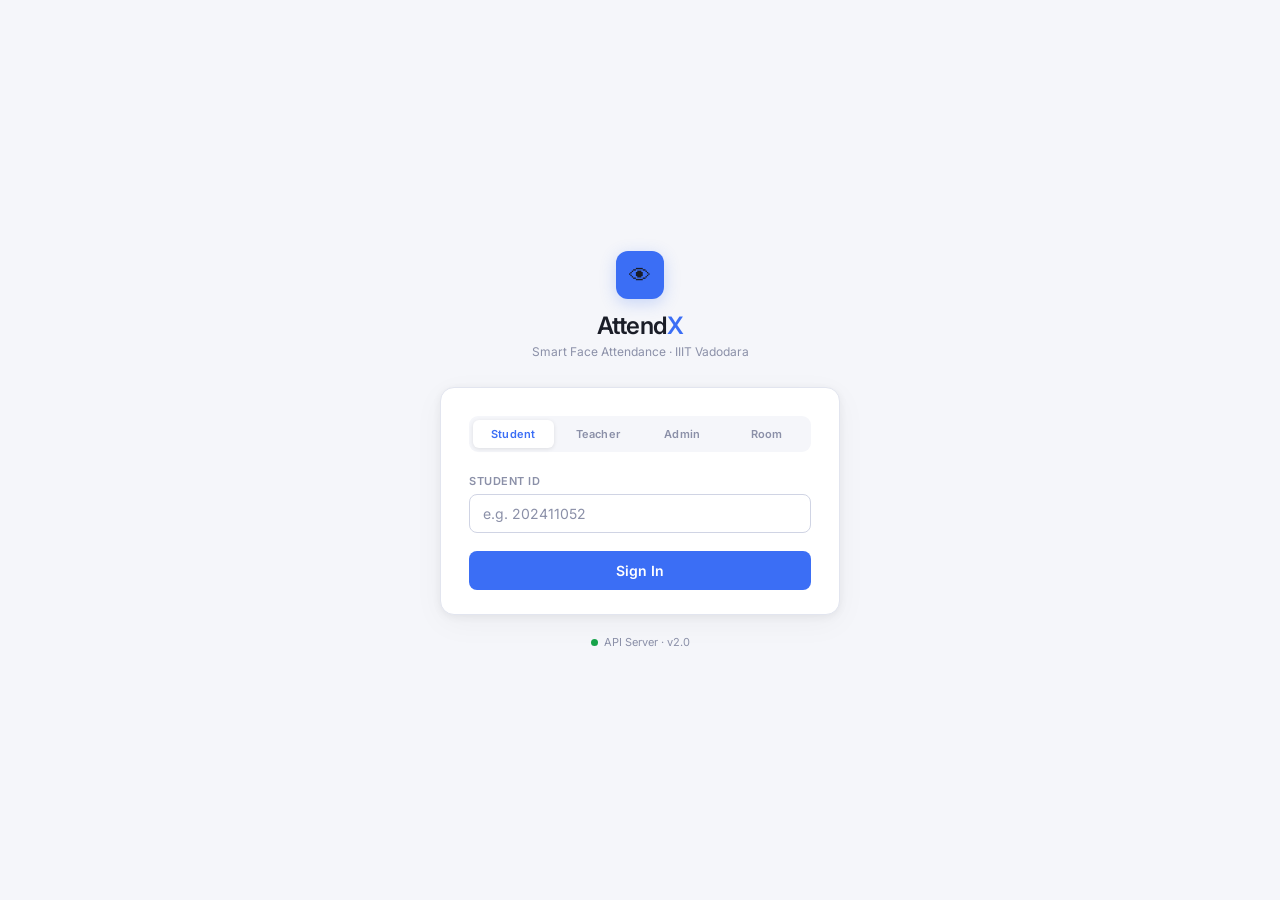
==== ui/admin.html @ 8a5545ac "Refactored the whole codebase" ====
<!DOCTYPE html>
<html lang="en">
<head>
<meta charset="UTF-8">
<meta name="viewport" content="width=device-width, initial-scale=1.0">
<title>AttendX — Admin Console</title>
<link rel="preconnect" href="https://fonts.googleapis.com">
<link href="https://fonts.googleapis.com/css2?family=Inter:wght@300;400;500;600&family=JetBrains+Mono:wght@400;500&display=swap" rel="stylesheet">
<link rel="stylesheet" href="css/dashboard.css">
<style>
  .upload-zone {
    border: 2px dashed var(--border2);
    border-radius: 10px;
    padding: 20px 16px;
    text-align: center;
    cursor: pointer;
    transition: all 0.15s;
    background: var(--surface2);
  }
  .upload-zone:hover, .upload-zone.drag { border-color: var(--blue); background: var(--blue-dim); }
  .upload-zone .uz-icon { font-size: 22px; margin-bottom: 6px; }
  .upload-zone .uz-label { font-size: 13px; font-weight: 600; color: var(--text2); }
  .upload-zone .uz-sub   { font-size: 11px; color: var(--muted); margin-top: 3px; }

  .upload-result {
    margin-top: 8px;
    padding: 8px 12px;
    border-radius: 7px;
    font-size: 12px;
    font-family: var(--mono);
    display: none;
  }
  .upload-result.ok  { background: #f0fdf4; color: var(--green); border: 1px solid #bbf7d0; }
  .upload-result.err { background: #fef2f2; color: var(--red);   border: 1px solid #fecaca; }

  .grid-wrap { overflow-x: auto; }

  /* Editable table cells */
  .editable-cell {
    padding: 0 !important;
  }
  .editable-cell input {
    width: 100%;
    border: none;
    background: transparent;
    padding: 10px 14px;
    font-family: var(--sans);
    font-size: 13px;
    color: var(--text);
    outline: none;
  }
  .editable-cell input:focus {
    background: var(--blue-dim);
    box-shadow: inset 0 0 0 2px var(--blue);
  }

  .row-actions { display: flex; gap: 6px; }
  .row-save-btn { display: none; }
  tr.dirty .row-save-btn { display: inline-flex; }

  .tab-pills {
    display: flex;
    gap: 4px;
    border-bottom: 1px solid var(--border);
    margin-bottom: 18px;
    padding-bottom: 0;
  }
  .tab-pill {
    padding: 8px 16px;
    font-size: 13px;
    font-weight: 500;
    border: none;
    background: transparent;
    color: var(--muted);
    cursor: pointer;
    border-bottom: 2px solid transparent;
    margin-bottom: -1px;
    transition: all 0.15s;
    border-radius: 6px 6px 0 0;
  }
  .tab-pill.active { color: var(--blue); border-bottom-color: var(--blue); background: var(--blue-dim); }
  .tab-pill:hover:not(.active) { color: var(--text2); background: var(--surface2); }

  .modal-overlay {
    display: none;
    position: fixed;
    inset: 0;
    background: rgba(0,0,0,0.3);
    z-index: 200;
    align-items: center;
    justify-content: center;
  }
  .modal-overlay.show { display: flex; }
  .modal-box {
    background: var(--surface);
    border: 1px solid var(--border);
    border-radius: 14px;
    padding: 28px;
    width: 100%;
    max-width: 440px;
    box-shadow: 0 8px 32px rgba(0,0,0,0.12);
    animation: modalIn 0.2s ease;
  }
  @keyframes modalIn { from{opacity:0;transform:scale(.97)} to{opacity:1;transform:scale(1)} }
  .modal-title { font-size: 15px; font-weight: 600; margin-bottom: 20px; color: var(--text); }
</style>
</head>
<body>
<aside class="sidebar" id="sidebar"></aside>

<main class="main">
  <div class="topbar">
    <span class="topbar-title" id="page-title">Dashboard</span>
    <div class="topbar-right">
      <span class="live-dot">Live</span>
      <span id="clock" style="font-family:var(--mono);font-size:12px;color:var(--muted)"></span>
    </div>
  </div>

  <div class="page-content">

    <!-- DASHBOARD -->
    <div id="section-dashboard">
      <div class="stats-grid" id="admin-stats">
        <div class="stat-card blue"> <div class="stat-label">Total Students</div>     <div class="stat-value skeleton" style="width:50px;height:32px"></div></div>
        <div class="stat-card green"><div class="stat-label">Active Lectures</div>    <div class="stat-value skeleton" style="width:40px;height:32px"></div></div>
        <div class="stat-card amber"><div class="stat-label">Today's Attendance</div><div class="stat-value skeleton" style="width:50px;height:32px"></div></div>
        <div class="stat-card red">  <div class="stat-label">At-Risk Students</div>  <div class="stat-value skeleton" style="width:40px;height:32px"></div></div>
      </div>

      <div class="two-col">
        <div class="panel">
          <div class="panel-header"><span class="panel-title">Low Attendance Alerts</span></div>
          <div style="overflow-x:auto">
            <table class="data-table">
              <thead><tr><th>Student</th><th>Dept / Sem</th><th>Attendance</th></tr></thead>
              <tbody id="alerts-body">
                <tr><td colspan="3"><div class="empty-state"><p>Loading…</p></div></td></tr>
              </tbody>
            </table>
          </div>
        </div>
        <div class="panel">
          <div class="panel-header"><span class="panel-title">Department Overview</span></div>
          <div class="panel-body" id="dept-overview">
            <div class="empty-state"><p>Loading…</p></div>
          </div>
        </div>
      </div>
    </div>

    <!-- DATA MANAGEMENT -->
    <div id="section-data" style="display:none">
      <div class="tab-pills">
        <button class="tab-pill active" onclick="switchTab('students',this)">Students</button>
        <button class="tab-pill" onclick="switchTab('teachers',this)">Teachers</button>
        <button class="tab-pill" onclick="switchTab('courses',this)">Courses</button>
        <button class="tab-pill" onclick="switchTab('classrooms',this)">Classrooms</button>
      </div>

      <!-- STUDENTS tab -->
      <div id="tab-students">
        <div class="two-col" style="margin-bottom:18px">
          <div class="panel" style="margin:0">
            <div class="panel-header"><span class="panel-title">Upload CSV</span></div>
            <div class="panel-body">
              <div class="upload-zone" id="uz-students" onclick="triggerUpload('students')">
                <div class="uz-icon">📄</div>
                <div class="uz-label">Drop students.csv here or click to browse</div>
                <div class="uz-sub">student_id · name · email · department · semester</div>
              </div>
              <input type="file" id="file-students" accept=".csv" style="display:none" onchange="doUpload('students')">
              <div class="upload-result" id="res-students"></div>
            </div>
          </div>
          <div class="panel" style="margin:0">
            <div class="panel-header"><span class="panel-title">Add Student</span></div>
            <div class="panel-body">
              <div style="display:grid;grid-template-columns:1fr 1fr;gap:10px">
                <div class="form-group" style="margin:0"><label>Student ID</label><input id="ns-id" placeholder="202411099"></div>
                <div class="form-group" style="margin:0"><label>Department</label><input id="ns-dept" value="CSE"></div>
                <div class="form-group" style="margin:0;grid-column:1/-1"><label>Full Name</label><input id="ns-name" placeholder="Full name"></div>
                <div class="form-group" style="margin:0"><label>Email</label><input id="ns-email" placeholder="roll@university.edu"></div>
                <div class="form-group" style="margin:0"><label>Semester</label><input id="ns-sem" type="number" value="4" min="1" max="12"></div>
              </div>
              <button class="btn btn-primary" style="margin-top:12px;width:100%" onclick="addStudent()">Add Student</button>
            </div>
          </div>
        </div>
        <div class="panel">
          <div class="panel-header">
            <span class="panel-title">All Students</span>
            <div style="display:flex;gap:8px">
              <select id="filter-dept" class="btn btn-ghost" style="font-size:12px;padding:6px 12px" onchange="loadStudents()">
                <option value="">All Departments</option>
              </select>
              <button class="btn btn-ghost" onclick="loadStudents()">↻ Refresh</button>
            </div>
          </div>
          <div class="grid-wrap">
            <table class="data-table" id="students-table">
              <thead><tr><th>Student ID</th><th>Name</th><th>Department</th><th>Semester</th><th>Email</th><th>Face</th><th>Actions</th></tr></thead>
              <tbody id="students-body">
                <tr><td colspan="7"><div class="empty-state"><p>Loading…</p></div></td></tr>
              </tbody>
            </table>
          </div>
        </div>
      </div>

      <!-- TEACHERS tab -->
      <div id="tab-teachers" style="display:none">
        <div class="two-col" style="margin-bottom:18px">
          <div class="panel" style="margin:0">
            <div class="panel-header"><span class="panel-title">Upload CSV</span></div>
            <div class="panel-body">
              <div class="upload-zone" onclick="triggerUpload('teachers')">
                <div class="uz-icon">📄</div>
                <div class="uz-label">Drop teachers.csv here or click to browse</div>
                <div class="uz-sub">teacher_id · name · email · department</div>
              </div>
              <input type="file" id="file-teachers" accept=".csv" style="display:none" onchange="doUpload('teachers')">
              <div class="upload-result" id="res-teachers"></div>
            </div>
          </div>
          <div class="panel" style="margin:0">
            <div class="panel-header"><span class="panel-title">Upload course_teachers.csv</span></div>
            <div class="panel-body">
              <div class="upload-zone" onclick="triggerUpload('course-teachers')">
                <div class="uz-icon">🔗</div>
                <div class="uz-label">Drop course_teachers.csv here</div>
                <div class="uz-sub">course_id · teacher_id</div>
              </div>
              <input type="file" id="file-course-teachers" accept=".csv" style="display:none" onchange="doUpload('course-teachers')">
              <div class="upload-result" id="res-course-teachers"></div>
            </div>
          </div>
        </div>
        <div class="panel">
          <div class="panel-header">
            <span class="panel-title">All Teachers</span>
            <button class="btn btn-ghost" onclick="loadTeachers()">↻ Refresh</button>
          </div>
          <div class="grid-wrap">
            <table class="data-table">
              <thead><tr><th>Teacher ID</th><th>Name</th><th>Department</th><th>Email</th></tr></thead>
              <tbody id="teachers-body">
                <tr><td colspan="4"><div class="empty-state"><p>Loading…</p></div></td></tr>
              </tbody>
            </table>
          </div>
        </div>
      </div>

      <!-- COURSES tab -->
      <div id="tab-courses" style="display:none">
        <div class="panel" style="margin-bottom:18px">
          <div class="panel-header"><span class="panel-title">Upload courses.csv / schedule.csv</span></div>
          <div class="panel-body" style="display:flex;gap:14px;flex-wrap:wrap">
            <div style="flex:1;min-width:220px">
              <div class="upload-zone" onclick="triggerUpload('courses')">
                <div class="uz-icon">📚</div>
                <div class="uz-label">courses.csv</div>
                <div class="uz-sub">course_id · course_name · department · semester · credits</div>
              </div>
              <input type="file" id="file-courses" accept=".csv" style="display:none" onchange="doUpload('courses')">
              <div class="upload-result" id="res-courses"></div>
            </div>
            <div style="flex:1;min-width:220px">
              <div class="upload-zone" onclick="triggerUpload('schedule')">
                <div class="uz-icon">📅</div>
                <div class="uz-label">schedule.csv</div>
                <div class="uz-sub">course_id · classroom_id · day_of_week · start_time · end_time</div>
              </div>
              <input type="file" id="file-schedule" accept=".csv" style="display:none" onchange="doUpload('schedule')">
              <div class="upload-result" id="res-schedule"></div>
            </div>
          </div>
        </div>
        <div class="panel">
          <div class="panel-header">
            <span class="panel-title">All Courses</span>
            <button class="btn btn-ghost" onclick="loadCourses()">↻ Refresh</button>
          </div>
          <div class="grid-wrap">
            <table class="data-table">
              <thead><tr><th>Course ID</th><th>Name</th><th>Dept</th><th>Semester</th><th>Credits</th></tr></thead>
              <tbody id="courses-body">
                <tr><td colspan="5"><div class="empty-state"><p>Loading…</p></div></td></tr>
              </tbody>
            </table>
          </div>
        </div>
      </div>

      <!-- CLASSROOMS tab -->
      <div id="tab-classrooms" style="display:none">
        <div class="panel" style="margin-bottom:18px">
          <div class="panel-header"><span class="panel-title">Add Classroom</span></div>
          <div class="panel-body">
            <div style="display:grid;grid-template-columns:repeat(auto-fit,minmax(160px,1fr));gap:12px">
              <div class="form-group" style="margin:0"><label>Classroom ID</label><input id="nc-id" placeholder="e.g. CR-301"></div>
              <div class="form-group" style="margin:0"><label>Room Number</label><input id="nc-room" placeholder="301"></div>
              <div class="form-group" style="margin:0"><label>Building</label><input id="nc-bldg" placeholder="Main Block"></div>
              <div class="form-group" style="margin:0"><label>Capacity</label><input id="nc-cap" type="number" placeholder="60"></div>
              <div class="form-group" style="margin:0"><label>Access PIN</label><input id="nc-pin" placeholder="1234" maxlength="8"></div>
            </div>
            <button class="btn btn-primary" style="margin-top:14px" onclick="addClassroom()">Add Classroom</button>
          </div>
        </div>
        <div class="panel">
          <div class="panel-header">
            <span class="panel-title">All Classrooms</span>
            <button class="btn btn-ghost" onclick="loadClassrooms()">↻ Refresh</button>
          </div>
          <div class="grid-wrap">
            <table class="data-table">
              <thead><tr><th>Classroom ID</th><th>Room</th><th>Building</th><th>Capacity</th><th>PIN</th></tr></thead>
              <tbody id="classrooms-body">
                <tr><td colspan="5"><div class="empty-state"><p>Loading…</p></div></td></tr>
              </tbody>
            </table>
          </div>
        </div>
      </div>
    </div>

    <!-- AUDIT LOG -->
    <div id="section-audit" style="display:none">
      <div class="panel">
        <div class="panel-header">
          <span class="panel-title">Audit Log</span>
          <button class="btn btn-ghost" onclick="loadAudit()">↻ Refresh</button>
        </div>
        <div style="overflow-x:auto">
          <table class="data-table">
            <thead><tr><th>Time</th><th>Event</th><th>Actor</th><th>Target</th><th>Detail</th></tr></thead>
            <tbody id="audit-body">
              <tr><td colspan="5"><div class="empty-state"><p>Loading…</p></div></td></tr>
            </tbody>
          </table>
        </div>
      </div>
    </div>

  </div>
</main>

<script src="js/api.js"></script>
<script>
if (!requireAuth('admin')) throw new Error('redirect');
const user = getUser();

initSidebar('admin', user.name, user.id, [
  { icon: '◉',  label: 'Dashboard',      active: true,  onclick: "showSection('dashboard',event)" },
  { icon: '🗃', label: 'Data Management',active: false, onclick: "showSection('data',event)" },
  { icon: '📋', label: 'Audit Log',      active: false, onclick: "showSection('audit',event)" },
]);

startClock('clock');

const SECTIONS = ['dashboard','data','audit'];

function showSection(name, e) {
  SECTIONS.forEach(s =>
    document.getElementById('section-'+s).style.display = s===name ? '' : 'none'
  );
  document.getElementById('page-title').textContent =
    name === 'data' ? 'Data Management' : name.charAt(0).toUpperCase()+name.slice(1);
  document.querySelectorAll('.nav-item').forEach(n => n.classList.remove('active'));
  if (e && e.target) e.target.closest('.nav-item').classList.add('active');

  if (name === 'dashboard')  loadDashboard();
  if (name === 'data')       { switchTab('students', document.querySelector('.tab-pill.active') || document.querySelector('.tab-pill')); loadStudents(); }
  if (name === 'audit')      loadAudit();
}

// ── TAB SWITCHER ─────────────────────────────────────────────────
const TABS = ['students','teachers','courses','classrooms'];

function switchTab(name, el) {
  TABS.forEach(t => document.getElementById('tab-'+t).style.display = t===name ? '' : 'none');
  document.querySelectorAll('.tab-pill').forEach(p => p.classList.remove('active'));
  if (el) el.classList.add('active');

  if (name === 'students')   loadStudents();
  if (name === 'teachers')   loadTeachers();
  if (name === 'courses')    loadCourses();
  if (name === 'classrooms') loadClassrooms();
}

// ── DASHBOARD ────────────────────────────────────────────────────
async function loadDashboard() {
  try {
    const d = await api.get('/analytics/admin/dashboard');
    const atRisk = d.low_attendance_students?.length || 0;
    document.getElementById('admin-stats').innerHTML = `
      <div class="stat-card blue"> <div class="stat-label">Total Students</div>      <div class="stat-value">${d.totals?.total_students||0}</div></div>
      <div class="stat-card green"><div class="stat-label">Active Lectures</div>     <div class="stat-value">${d.totals?.active_lectures||0}</div></div>
      <div class="stat-card amber"><div class="stat-label">Today's Attendance</div> <div class="stat-value">${d.totals?.today_attendance||0}</div></div>
      <div class="stat-card ${atRisk>0?'red':'green'}"><div class="stat-label">At-Risk Students</div><div class="stat-value">${atRisk}</div></div>
    `;

    document.getElementById('alerts-body').innerHTML = (d.low_attendance_students||[]).length
      ? d.low_attendance_students.slice(0,10).map(s => `<tr>
          <td><div style="font-weight:500">${s.name}</div>
              <div style="font-family:var(--mono);font-size:11px;color:var(--muted)">${s.student_id}</div></td>
          <td>${s.department} · Sem ${s.semester}</td>
          <td>${pctBadge(s.percentage||0)}</td>
        </tr>`).join('')
      : '<tr><td colspan="3"><div class="empty-state"><p>No at-risk students 🎉</p></div></td></tr>';

    const dept = d.by_department || [];
    document.getElementById('dept-overview').innerHTML = dept.length
      ? dept.map(dpt => `
          <div class="progress-row">
            <span class="progress-label" title="${dpt.department}">${dpt.department}</span>
            <div class="progress-track">
              <div class="progress-fill ${pctClass(dpt.avg_pct||0)}" style="width:${Math.min(dpt.avg_pct||0,100)}%"></div>
            </div>
            <span class="progress-pct ${pctClass(dpt.avg_pct||0)}">${(dpt.avg_pct||0).toFixed(1)}%</span>
          </div>`).join('')
      : '<div class="empty-state"><p>No data yet</p></div>';
  } catch(e) {
    toast('Dashboard load failed: ' + e.message, 'error');
  }
}

// ── STUDENTS ─────────────────────────────────────────────────────
async function loadStudents() {
  const dept = document.getElementById('filter-dept')?.value || '';
  try {
    const list = await api.get('/admin/students' + (dept ? '?department='+dept : ''));
    // populate dept filter
    const depts = [...new Set(list.map(s=>s.department))].sort();
    const sel = document.getElementById('filter-dept');
    if (sel) {
      const cur = sel.value;
      sel.innerHTML = '<option value="">All Departments</option>' +
        depts.map(d => `<option value="${d}" ${d===cur?'selected':''}>${d}</option>`).join('');
    }
    document.getElementById('students-body').innerHTML = list.length
      ? list.map(s => `<tr id="sr-${s.student_id}">
          <td style="font-family:var(--mono);font-size:12px;font-weight:500">${s.student_id}</td>
          <td class="editable-cell"><input value="${s.name||''}" onchange="markDirty('${s.student_id}',this)" data-field="name"></td>
          <td class="editable-cell"><input value="${s.department||''}" onchange="markDirty('${s.student_id}',this)" data-field="department"></td>
          <td class="editable-cell"><input type="number" value="${s.semester||''}" style="width:70px" onchange="markDirty('${s.student_id}',this)" data-field="semester"></td>
          <td class="editable-cell"><input value="${s.email||''}" onchange="markDirty('${s.student_id}',this)" data-field="email"></td>
          <td><span class="badge ${s.face_registered?'good':'neutral'}">${s.face_registered?'✓ Registered':'Not set'}</span></td>
          <td>
            <div class="row-actions">
              <button class="btn btn-primary row-save-btn" style="padding:4px 10px;font-size:11px" onclick="saveStudent('${s.student_id}')">Save</button>
              <button class="btn btn-ghost" style="padding:4px 10px;font-size:11px" onclick="deleteStudent('${s.student_id}','${s.name}')">Delete</button>
            </div>
          </td>
        </tr>`).join('')
      : '<tr><td colspan="7"><div class="empty-state"><p>No students found</p></div></td></tr>';
  } catch(e) { toast('Failed to load students: '+e.message, 'error'); }
}

function markDirty(id, input) {
  document.getElementById('sr-'+id)?.classList.add('dirty');
}

async function saveStudent(id) {
  const row = document.getElementById('sr-'+id);
  if (!row) return;
  const inputs = row.querySelectorAll('input[data-field]');
  const data = {};
  inputs.forEach(inp => { data[inp.dataset.field] = inp.value; });
  try {
    await api.put('/admin/students/'+id, {
      student_id: id,
      name: data.name, email: data.email||null,
      department: data.department, semester: parseInt(data.semester),
    });
    row.classList.remove('dirty');
    toast('Saved: ' + data.name, 'success');
  } catch(e) { toast('Save failed: '+e.message, 'error'); }
}

async function deleteStudent(id, name) {
  if (!confirm('Delete student ' + name + ' (' + id + ')? This cannot be undone.')) return;
  try {
    await api.delete('/admin/students/'+id);
    toast('Deleted: '+name, 'warn');
    loadStudents();
  } catch(e) { toast('Delete failed: '+e.message, 'error'); }
}

async function addStudent() {
  const body = {
    student_id: document.getElementById('ns-id').value.trim(),
    name:       document.getElementById('ns-name').value.trim(),
    email:      document.getElementById('ns-email').value.trim() || null,
    department: document.getElementById('ns-dept').value.trim(),
    semester:   parseInt(document.getElementById('ns-sem').value),
  };
  if (!body.student_id || !body.name || !body.department) {
    toast('Student ID, name, and department are required', 'warn'); return;
  }
  try {
    await api.post('/admin/students', body);
    toast('Student added: '+body.name, 'success');
    ['ns-id','ns-name','ns-email'].forEach(id => document.getElementById(id).value = '');
    loadStudents();
  } catch(e) { toast('Failed: '+e.message, 'error'); }
}

// ── TEACHERS ─────────────────────────────────────────────────────
async function loadTeachers() {
  try {
    const list = await api.get('/admin/teachers');
    document.getElementById('teachers-body').innerHTML = list.length
      ? list.map(t => `<tr>
          <td style="font-family:var(--mono);font-size:12px">${t.teacher_id}</td>
          <td style="font-weight:500">${t.name}</td>
          <td>${t.department}</td>
          <td style="font-size:12px;color:var(--muted)">${t.email||'–'}</td>
        </tr>`).join('')
      : '<tr><td colspan="4"><div class="empty-state"><p>No teachers found</p></div></td></tr>';
  } catch(e) { toast('Failed to load teachers', 'error'); }
}

// ── COURSES ─────────────────────────────────────────────────────
async function loadCourses() {
  try {
    const list = await api.get('/admin/courses');
    document.getElementById('courses-body').innerHTML = list.length
      ? list.map(c => `<tr>
          <td style="font-family:var(--mono);font-size:12px;font-weight:500">${c.course_id}</td>
          <td>${c.course_name}</td>
          <td>${c.department}</td>
          <td style="font-family:var(--mono)">${c.semester}</td>
          <td style="font-family:var(--mono)">${c.credits}</td>
        </tr>`).join('')
      : '<tr><td colspan="5"><div class="empty-state"><p>No courses found</p></div></td></tr>';
  } catch(e) { toast('Failed to load courses', 'error'); }
}

// ── CLASSROOMS ────────────────────────────────────────────────────
async function loadClassrooms() {
  try {
    const list = await api.get('/admin/classrooms');
    document.getElementById('classrooms-body').innerHTML = list.length
      ? list.map(c => `<tr>
          <td style="font-family:var(--mono);font-size:12px;font-weight:500">${c.classroom_id}</td>
          <td>${c.room_number}</td>
          <td>${c.building||'–'}</td>
          <td style="font-family:var(--mono)">${c.capacity||'–'}</td>
          <td style="font-family:var(--mono)">${c.access_pin||'••••'}</td>
        </tr>`).join('')
      : '<tr><td colspan="5"><div class="empty-state"><p>No classrooms found</p></div></td></tr>';
  } catch(e) { toast('Failed to load classrooms', 'error'); }
}

async function addClassroom() {
  const body = {
    classroom_id: document.getElementById('nc-id').value.trim(),
    room_number:  document.getElementById('nc-room').value.trim(),
    building:     document.getElementById('nc-bldg').value.trim() || null,
    capacity:     parseInt(document.getElementById('nc-cap').value) || null,
    access_pin:   document.getElementById('nc-pin').value.trim() || '1234',
  };
  if (!body.classroom_id || !body.room_number) {
    toast('Classroom ID and room number are required', 'warn'); return;
  }
  try {
    await api.post('/admin/classrooms', body);
    toast('Classroom added: '+body.classroom_id, 'success');
    loadClassrooms();
  } catch(e) { toast('Failed: '+e.message, 'error'); }
}

// ── CSV UPLOAD ────────────────────────────────────────────────────
function triggerUpload(type) {
  document.getElementById('file-'+type)?.click();
}

async function doUpload(type) {
  const fileEl = document.getElementById('file-'+type);
  const resEl  = document.getElementById('res-'+type);
  if (!fileEl?.files.length) return;

  const fd = new FormData();
  fd.append('file', fileEl.files[0]);
  resEl.style.display = '';
  resEl.className = 'upload-result';
  resEl.textContent = 'Uploading…';

  try {
    const result = await api.upload('/admin/upload/'+type, fd);
    resEl.className = 'upload-result ok';
    resEl.textContent = `✓ Inserted: ${result.inserted}   Skipped: ${result.skipped}`;
    toast('CSV imported: '+result.inserted+' rows', 'success');
    // Refresh relevant table
    if (type === 'students') loadStudents();
    if (type === 'teachers' || type === 'course-teachers') loadTeachers();
    if (type === 'courses' || type === 'schedule') loadCourses();
  } catch(e) {
    resEl.className = 'upload-result err';
    resEl.textContent = '✗ ' + e.message;
  }

  fileEl.value = '';
}

// ── AUDIT LOG ─────────────────────────────────────────────────────
async function loadAudit() {
  try {
    const rows = await api.get('/admin/audit-log?limit=100');
    document.getElementById('audit-body').innerHTML = rows.length
      ? rows.map(r => `<tr>
          <td style="font-family:var(--mono);font-size:11px;white-space:nowrap">${formatDate(r.created_at)} ${formatTime(r.created_at)}</td>
          <td><span class="badge ${r.event_type==='attendance_marked'?'good':r.event_type==='manual_override'?'info':'neutral'}">${r.event_type}</span></td>
          <td style="font-family:var(--mono);font-size:11px">${r.actor_id||'–'}</td>
          <td style="font-family:var(--mono);font-size:11px">${r.target_id||'–'}</td>
          <td style="font-size:11px;color:var(--muted);max-width:200px;overflow:hidden;text-overflow:ellipsis">
            ${r.detail ? JSON.stringify(r.detail) : '–'}
          </td>
        </tr>`).join('')
      : '<tr><td colspan="5"><div class="empty-state"><p>No events recorded yet</p></div></td></tr>';
  } catch(e) { toast('Failed to load audit log', 'error'); }
}

// ── DRAG & DROP on upload zones ───────────────────────────────────
document.querySelectorAll('.upload-zone').forEach(zone => {
  zone.addEventListener('dragover', e => { e.preventDefault(); zone.classList.add('drag'); });
  zone.addEventListener('dragleave', () => zone.classList.remove('drag'));
  zone.addEventListener('drop', e => {
    e.preventDefault();
    zone.classList.remove('drag');
    const fileInput = zone.nextElementSibling;
    if (fileInput && e.dataTransfer.files.length) {
      const dt = new DataTransfer();
      dt.items.add(e.dataTransfer.files[0]);
      fileInput.files = dt.files;
      fileInput.dispatchEvent(new Event('change'));
    }
  });
});

loadDashboard();
</script>
</body>
</html>
---- ui/css/dashboard.css ----
/* ─── AttendX Dashboard — Light Theme ─── */
@import url('https://fonts.googleapis.com/css2?family=Inter:wght@300;400;500;600&family=JetBrains+Mono:wght@400;500&display=swap');

:root {
  --bg:         #f5f6fa;
  --surface:    #ffffff;
  --surface2:   #f0f2f8;
  --border:     #e2e5ef;
  --border2:    #d0d4e4;
  --blue:       #3b6ef5;
  --blue-dim:   #3b6ef514;
  --blue-mid:   #3b6ef530;
  --green:      #16a34a;
  --green-dim:  #16a34a14;
  --amber:      #d97706;
  --amber-dim:  #d9770614;
  --red:        #dc2626;
  --red-dim:    #dc262614;
  --text:       #1a1d27;
  --text2:      #4b5068;
  --muted:      #8b90a8;
  --mono:       'JetBrains Mono', monospace;
  --sans:       'Inter', sans-serif;
  --radius:     10px;
  --sidebar-w:  240px;
  --shadow:     0 1px 4px rgba(0,0,0,0.08), 0 4px 16px rgba(0,0,0,0.04);
  --shadow-sm:  0 1px 3px rgba(0,0,0,0.06);
}

*, *::before, *::after { box-sizing: border-box; margin: 0; padding: 0; }

body {
  background: var(--bg);
  color: var(--text);
  font-family: var(--sans);
  min-height: 100vh;
  display: flex;
  overflow-x: hidden;
  font-size: 14px;
  line-height: 1.5;
}

/* ── SIDEBAR ── */
.sidebar {
  width: var(--sidebar-w);
  min-height: 100vh;
  background: var(--surface);
  border-right: 1px solid var(--border);
  display: flex;
  flex-direction: column;
  position: fixed;
  left: 0; top: 0; bottom: 0;
  z-index: 100;
}

.sidebar-brand {
  padding: 20px 18px 16px;
  border-bottom: 1px solid var(--border);
}

.sidebar-brand .logo {
  font-family: var(--sans);
  font-size: 18px;
  font-weight: 600;
  color: var(--blue);
  letter-spacing: -0.5px;
}

.sidebar-brand .logo span {
  color: var(--text);
  font-weight: 400;
}

.sidebar-brand .role-badge {
  display: inline-block;
  margin-top: 5px;
  font-size: 10px;
  font-weight: 500;
  letter-spacing: 0.5px;
  text-transform: uppercase;
  color: var(--muted);
  background: var(--bg);
  padding: 2px 8px;
  border-radius: 20px;
  border: 1px solid var(--border);
}

.sidebar-user {
  padding: 14px 18px;
  border-bottom: 1px solid var(--border);
  background: var(--surface2);
}

.sidebar-user .name {
  font-size: 13px;
  font-weight: 600;
  color: var(--text);
}

.sidebar-user .uid {
  font-size: 11px;
  color: var(--muted);
  font-family: var(--mono);
  margin-top: 2px;
}

.sidebar-nav {
  flex: 1;
  padding: 10px 10px;
  display: flex;
  flex-direction: column;
  gap: 2px;
}

.nav-item {
  display: flex;
  align-items: center;
  gap: 9px;
  padding: 9px 10px;
  border: none;
  background: transparent;
  color: var(--text2);
  font-family: var(--sans);
  font-size: 13px;
  font-weight: 500;
  border-radius: 8px;
  cursor: pointer;
  transition: all 0.15s;
  text-align: left;
  width: 100%;
}

.nav-item:hover {
  background: var(--blue-dim);
  color: var(--blue);
}

.nav-item.active {
  background: var(--blue-dim);
  color: var(--blue);
  font-weight: 600;
}

.nav-item .icon {
  width: 18px;
  font-size: 13px;
  text-align: center;
  flex-shrink: 0;
}

.sidebar-bottom {
  padding: 10px;
  border-top: 1px solid var(--border);
}

/* ── MAIN ── */
.main {
  margin-left: var(--sidebar-w);
  flex: 1;
  min-height: 100vh;
  display: flex;
  flex-direction: column;
}

.topbar {
  background: var(--surface);
  border-bottom: 1px solid var(--border);
  padding: 14px 28px;
  display: flex;
  align-items: center;
  justify-content: space-between;
  position: sticky;
  top: 0;
  z-index: 50;
}

.topbar-title {
  font-size: 15px;
  font-weight: 600;
  color: var(--text);
}

.topbar-right {
  display: flex;
  align-items: center;
  gap: 12px;
}

.live-dot {
  font-size: 11px;
  font-weight: 600;
  color: var(--green);
  background: var(--green-dim);
  padding: 3px 10px;
  border-radius: 20px;
  display: flex;
  align-items: center;
  gap: 5px;
}

.live-dot::before {
  content: '';
  display: inline-block;
  width: 6px; height: 6px;
  background: var(--green);
  border-radius: 50%;
  animation: blink 1.8s infinite;
}

@keyframes blink { 0%,100%{opacity:1} 50%{opacity:.3} }

.page-content {
  padding: 24px 28px;
  flex: 1;
}

/* ── PANELS ── */
.panel {
  background: var(--surface);
  border: 1px solid var(--border);
  border-radius: var(--radius);
  box-shadow: var(--shadow-sm);
  margin-bottom: 20px;
  overflow: hidden;
}

.panel-header {
  padding: 14px 18px;
  border-bottom: 1px solid var(--border);
  display: flex;
  align-items: center;
  justify-content: space-between;
  background: var(--surface);
}

.panel-title {
  font-size: 13px;
  font-weight: 600;
  color: var(--text);
}

.panel-body {
  padding: 16px 18px;
}

/* ── STATS GRID ── */
.stats-grid {
  display: grid;
  grid-template-columns: repeat(auto-fit, minmax(180px, 1fr));
  gap: 14px;
  margin-bottom: 20px;
}

.stat-card {
  background: var(--surface);
  border: 1px solid var(--border);
  border-radius: var(--radius);
  padding: 18px 20px;
  box-shadow: var(--shadow-sm);
  position: relative;
  overflow: hidden;
}

.stat-card::before {
  content: '';
  position: absolute;
  top: 0; left: 0; right: 0;
  height: 3px;
  border-radius: 3px 3px 0 0;
}

.stat-card.blue::before   { background: var(--blue); }
.stat-card.green::before  { background: var(--green); }
.stat-card.amber::before  { background: var(--amber); }
.stat-card.red::before    { background: var(--red); }
.stat-card.cyan::before   { background: var(--blue); }

.stat-label {
  font-size: 11px;
  font-weight: 600;
  text-transform: uppercase;
  letter-spacing: 0.5px;
  color: var(--muted);
  margin-bottom: 8px;
}

.stat-value {
  font-size: 32px;
  font-weight: 600;
  color: var(--text);
  line-height: 1;
  font-family: var(--sans);
}

.stat-sub {
  font-size: 11px;
  color: var(--muted);
  margin-top: 6px;
}

/* ── TWO COLUMN ── */
.two-col {
  display: grid;
  grid-template-columns: 1fr 1fr;
  gap: 16px;
  margin-bottom: 20px;
}

@media (max-width: 900px) {
  .two-col { grid-template-columns: 1fr; }
}

/* ── TABLES ── */
.data-table {
  width: 100%;
  border-collapse: collapse;
  font-size: 13px;
}

.data-table th {
  text-align: left;
  padding: 10px 14px;
  font-size: 11px;
  font-weight: 600;
  text-transform: uppercase;
  letter-spacing: 0.5px;
  color: var(--muted);
  background: var(--surface2);
  border-bottom: 1px solid var(--border);
}

.data-table td {
  padding: 11px 14px;
  border-bottom: 1px solid var(--border);
  color: var(--text2);
  vertical-align: middle;
}

.data-table tr:last-child td { border-bottom: none; }

.data-table tbody tr:hover { background: var(--surface2); }

/* ── BADGES ── */
.badge {
  display: inline-flex;
  align-items: center;
  gap: 4px;
  font-size: 11px;
  font-weight: 600;
  padding: 3px 8px;
  border-radius: 20px;
}

.badge.good    { background: var(--green-dim);  color: var(--green); }
.badge.warn    { background: var(--amber-dim);  color: var(--amber); }
.badge.danger  { background: var(--red-dim);    color: var(--red); }
.badge.info    { background: var(--blue-dim);   color: var(--blue); }
.badge.neutral { background: var(--surface2);   color: var(--muted); }

/* ── FORMS ── */
.form-group {
  margin-bottom: 14px;
}

.form-group label {
  display: block;
  font-size: 11px;
  font-weight: 600;
  text-transform: uppercase;
  letter-spacing: 0.5px;
  color: var(--muted);
  margin-bottom: 6px;
}

.form-group input,
.form-group select {
  width: 100%;
  background: var(--surface);
  border: 1px solid var(--border2);
  border-radius: 8px;
  padding: 9px 12px;
  color: var(--text);
  font-family: var(--sans);
  font-size: 13px;
  outline: none;
  transition: border-color 0.15s, box-shadow 0.15s;
}

.form-group input:focus,
.form-group select:focus {
  border-color: var(--blue);
  box-shadow: 0 0 0 3px var(--blue-dim);
}

.form-group input::placeholder { color: var(--muted); }

/* ── BUTTONS ── */
.btn {
  display: inline-flex;
  align-items: center;
  gap: 6px;
  padding: 9px 16px;
  border: none;
  border-radius: 8px;
  font-family: var(--sans);
  font-size: 13px;
  font-weight: 600;
  cursor: pointer;
  transition: all 0.15s;
  text-decoration: none;
}

.btn-primary {
  background: var(--blue);
  color: #fff;
}

.btn-primary:hover {
  background: #2d5de0;
  transform: translateY(-1px);
  box-shadow: 0 4px 12px rgba(59,110,245,0.3);
}

.btn-danger {
  background: var(--red);
  color: #fff;
}

.btn-danger:hover {
  background: #b91c1c;
  transform: translateY(-1px);
}

.btn-ghost {
  background: var(--surface2);
  color: var(--text2);
  border: 1px solid var(--border);
}

.btn-ghost:hover {
  background: var(--border);
  color: var(--text);
}

.btn:disabled {
  opacity: 0.5;
  cursor: not-allowed;
  transform: none !important;
}

/* ── PROGRESS BARS ── */
.progress-row {
  display: flex;
  align-items: center;
  gap: 10px;
  margin-bottom: 10px;
}

.progress-label {
  font-size: 12px;
  font-weight: 500;
  color: var(--text2);
  min-width: 140px;
  max-width: 140px;
  overflow: hidden;
  text-overflow: ellipsis;
  white-space: nowrap;
}

.progress-track {
  flex: 1;
  height: 6px;
  background: var(--surface2);
  border-radius: 3px;
  overflow: hidden;
}

.progress-fill {
  height: 100%;
  border-radius: 3px;
  transition: width 0.6s ease;
}

.progress-fill.good   { background: var(--green); }
.progress-fill.warn   { background: var(--amber); }
.progress-fill.danger { background: var(--red); }

.progress-pct {
  font-size: 12px;
  font-weight: 600;
  font-family: var(--mono);
  min-width: 36px;
  text-align: right;
}

.progress-pct.good   { color: var(--green); }
.progress-pct.warn   { color: var(--amber); }
.progress-pct.danger { color: var(--red); }

/* ── EMPTY STATE ── */
.empty-state {
  text-align: center;
  padding: 32px 20px;
  color: var(--muted);
}

.empty-state .icon {
  font-size: 28px;
  margin-bottom: 8px;
}

.empty-state p {
  font-size: 13px;
}

/* ── SKELETON ── */
.skeleton {
  background: linear-gradient(90deg, var(--surface2) 25%, var(--border) 50%, var(--surface2) 75%);
  background-size: 200% 100%;
  animation: shimmer 1.5s infinite;
  border-radius: 4px;
}

@keyframes shimmer {
  0%   { background-position: 200% 0; }
  100% { background-position: -200% 0; }
}

/* ── TOAST ── */
.toast-wrap {
  position: fixed;
  bottom: 24px;
  right: 24px;
  z-index: 9999;
  display: flex;
  flex-direction: column;
  gap: 8px;
}
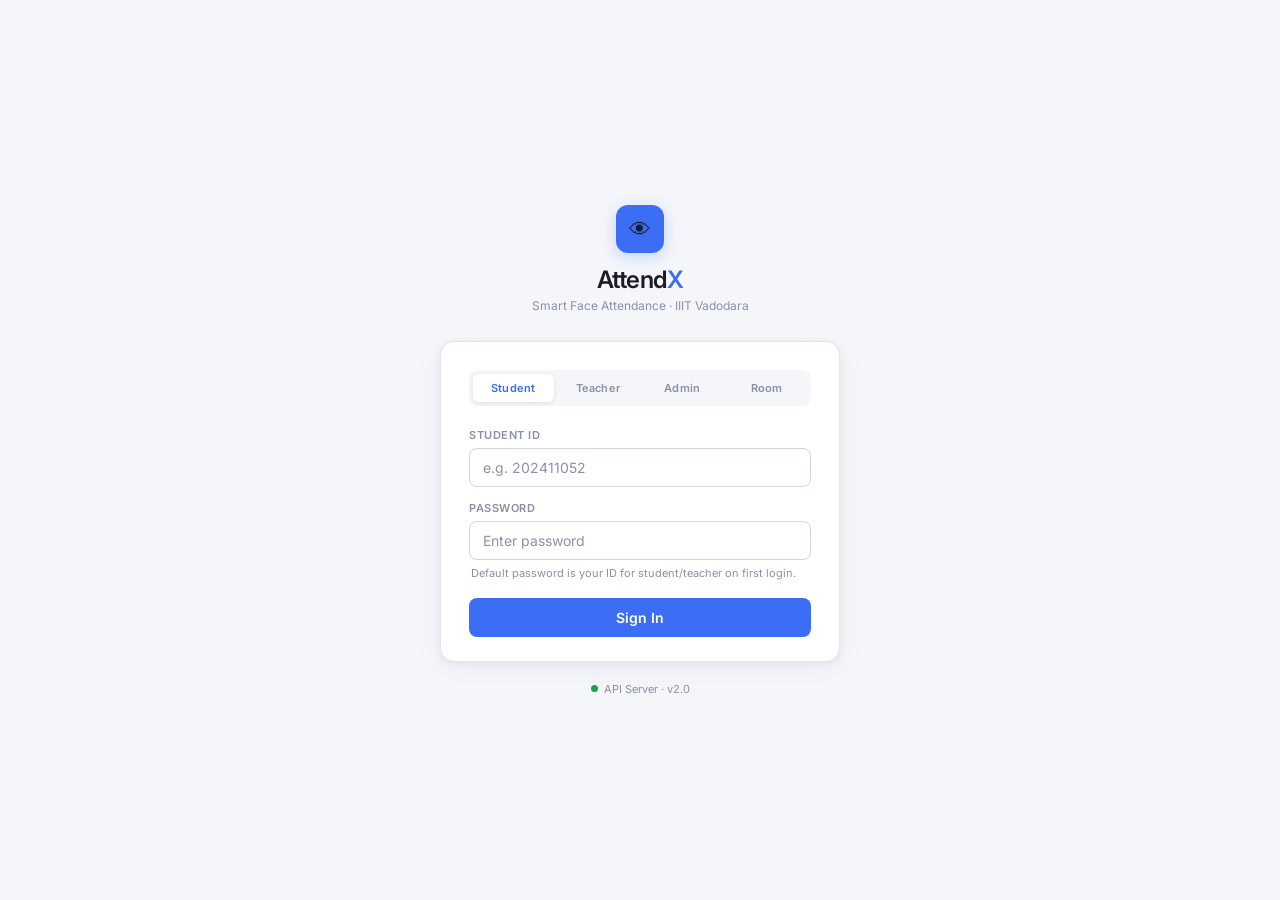
==== commit 232e12a6: "feat(auth): add role-based authentication endpoints for login, password change, and reset feat(dispu" ====
--- a/ui/admin.html
+++ b/ui/admin.html
@@ -112,6 +112,7 @@
   <div class="topbar">
     <span class="topbar-title" id="page-title">Dashboard</span>
     <div class="topbar-right">
+      <button class="btn btn-ghost" style="padding:6px 10px;font-size:11px" onclick="changePassword()">Change Password</button>
       <span class="live-dot">Live</span>
       <span id="clock" style="font-family:var(--mono);font-size:12px;color:var(--muted)"></span>
     </div>
@@ -144,6 +145,55 @@
           <div class="panel-header"><span class="panel-title">Department Overview</span></div>
           <div class="panel-body" id="dept-overview">
             <div class="empty-state"><p>Loading…</p></div>
+          </div>
+        </div>
+      </div>
+
+      <div class="two-col" style="margin-top:18px">
+        <div class="panel">
+          <div class="panel-header">
+            <span class="panel-title">Reminder Queue</span>
+            <div style="display:flex;gap:8px;align-items:center">
+              <label style="display:flex;align-items:center;gap:6px;font-size:12px;color:var(--muted)">
+                <input id="reminder-force" type="checkbox">
+                Force refresh
+              </label>
+              <button class="btn btn-ghost" onclick="generateReminders()">Generate</button>
+              <button class="btn btn-ghost" onclick="loadReminders()">↻</button>
+              <button class="btn btn-primary" onclick="markSelectedRemindersSent()">Mark Sent</button>
+            </div>
+          </div>
+          <div style="overflow-x:auto">
+            <table class="data-table">
+              <thead><tr><th></th><th>ID</th><th>Student</th><th>Attendance</th><th>Status</th><th>Created</th></tr></thead>
+              <tbody id="reminders-body">
+                <tr><td colspan="6"><div class="empty-state"><p>Loading…</p></div></td></tr>
+              </tbody>
+            </table>
+          </div>
+        </div>
+
+        <div class="panel">
+          <div class="panel-header"><span class="panel-title">Risk Forecast</span></div>
+          <div class="panel-body" id="admin-risk-body">
+            <div class="empty-state"><p>Loading…</p></div>
+          </div>
+        </div>
+      </div>
+
+      <div class="panel" style="margin-top:18px">
+        <div class="panel-header"><span class="panel-title">Smart Export</span></div>
+        <div class="panel-body">
+          <div style="display:grid;grid-template-columns:repeat(auto-fit,minmax(150px,1fr));gap:10px">
+            <div class="form-group" style="margin:0"><label>Course ID</label><input id="export-course" placeholder="Optional"></div>
+            <div class="form-group" style="margin:0"><label>Department</label><input id="export-dept" placeholder="Optional"></div>
+            <div class="form-group" style="margin:0"><label>Semester</label><input id="export-sem" type="number" min="1" max="12" placeholder="Optional"></div>
+            <div class="form-group" style="margin:0"><label>From Date</label><input id="export-from" type="date"></div>
+            <div class="form-group" style="margin:0"><label>To Date</label><input id="export-to" type="date"></div>
+          </div>
+          <div style="display:flex;gap:8px;margin-top:12px;flex-wrap:wrap">
+            <button class="btn btn-ghost" onclick="downloadAdminExport('excel')">Download Excel</button>
+            <button class="btn btn-primary" onclick="downloadAdminExport('pdf')">Download PDF</button>
           </div>
         </div>
       </div>
@@ -243,9 +293,9 @@
           </div>
           <div class="grid-wrap">
             <table class="data-table">
-              <thead><tr><th>Teacher ID</th><th>Name</th><th>Department</th><th>Email</th></tr></thead>
+              <thead><tr><th>Teacher ID</th><th>Name</th><th>Department</th><th>Email</th><th>Actions</th></tr></thead>
               <tbody id="teachers-body">
-                <tr><td colspan="4"><div class="empty-state"><p>Loading…</p></div></td></tr>
+                <tr><td colspan="5"><div class="empty-state"><p>Loading…</p></div></td></tr>
               </tbody>
             </table>
           </div>
@@ -410,7 +460,7 @@
         </tr>`).join('')
       : '<tr><td colspan="3"><div class="empty-state"><p>No at-risk students 🎉</p></div></td></tr>';
 
-    const dept = d.by_department || [];
+    const dept = d.by_department || d.department_stats || [];
     document.getElementById('dept-overview').innerHTML = dept.length
       ? dept.map(dpt => `
           <div class="progress-row">
@@ -421,9 +471,152 @@
             <span class="progress-pct ${pctClass(dpt.avg_pct||0)}">${(dpt.avg_pct||0).toFixed(1)}%</span>
           </div>`).join('')
       : '<div class="empty-state"><p>No data yet</p></div>';
+
+    await Promise.all([loadReminders(), loadAdminRiskForecast()]);
   } catch(e) {
     toast('Dashboard load failed: ' + e.message, 'error');
   }
+}
+
+async function changePassword() {
+  const currentPassword = prompt('Enter current admin password');
+  if (!currentPassword) return;
+  const newPassword = prompt('Enter new password (min 6 chars)');
+  if (!newPassword) return;
+  const confirmPassword = prompt('Confirm new password');
+  if (newPassword !== confirmPassword) {
+    toast('Password confirmation does not match', 'error');
+    return;
+  }
+
+  try {
+    await api.post('/auth/change-password', {
+      role: 'admin',
+      user_id: user.id,
+      current_password: currentPassword,
+      new_password: newPassword,
+    });
+    toast('Admin password updated', 'success');
+  } catch (e) {
+    toast('Password update failed: ' + e.message, 'error');
+  }
+}
+
+async function resetUserPassword(targetRole, targetUserId) {
+  const adminPassword = prompt('Enter your admin password to authorize reset');
+  if (!adminPassword) return;
+  const newPassword = prompt(`New password for ${targetRole} ${targetUserId}`);
+  if (!newPassword) return;
+
+  try {
+    await api.post('/auth/reset-password', {
+      admin_id: user.id,
+      admin_password: adminPassword,
+      target_role: targetRole,
+      target_user_id: targetUserId,
+      new_password: newPassword,
+    });
+    toast(`Password reset for ${targetUserId}`, 'success');
+  } catch (e) {
+    toast('Reset failed: ' + e.message, 'error');
+  }
+}
+
+async function generateReminders() {
+  try {
+    const force = document.getElementById('reminder-force')?.checked ? 'true' : 'false';
+    const result = await api.post('/analytics/admin/reminders/generate?force=' + force);
+    toast(`Reminders generated. Inserted ${result.inserted}, updated ${result.updated}`, 'success');
+    await loadReminders();
+  } catch (e) {
+    toast('Failed to generate reminders: ' + e.message, 'error');
+  }
+}
+
+async function loadReminders() {
+  try {
+    const rows = await api.get('/analytics/admin/reminders?limit=200');
+    const body = document.getElementById('reminders-body');
+    if (!rows.length) {
+      body.innerHTML = '<tr><td colspan="6"><div class="empty-state"><p>No reminders generated yet</p></div></td></tr>';
+      return;
+    }
+
+    body.innerHTML = rows.map(r => `
+      <tr>
+        <td><input type="checkbox" class="reminder-check" value="${r.reminder_id}" ${r.status === 'sent' ? 'disabled' : ''}></td>
+        <td style="font-family:var(--mono)">${r.reminder_id}</td>
+        <td>
+          <div style="font-weight:500">${r.student_name}</div>
+          <div style="font-family:var(--mono);font-size:11px;color:var(--muted)">${r.student_id} · ${r.course_id}</div>
+        </td>
+        <td>${pctBadge(parseFloat(r.percentage) || 0)}</td>
+        <td><span class="badge ${r.status === 'sent' ? 'good' : 'info'}">${r.status}</span></td>
+        <td style="font-family:var(--mono);font-size:11px">${formatDate(r.created_at)} ${formatTime(r.created_at)}</td>
+      </tr>
+    `).join('');
+  } catch (e) {
+    document.getElementById('reminders-body').innerHTML = '<tr><td colspan="6"><div class="empty-state"><p>Failed to load reminders</p></div></td></tr>';
+  }
+}
+
+async function markSelectedRemindersSent() {
+  const ids = Array.from(document.querySelectorAll('.reminder-check:checked')).map(el => parseInt(el.value, 10));
+  try {
+    const result = await api.post('/analytics/admin/reminders/mark-sent', { reminder_ids: ids.length ? ids : null });
+    toast(`Marked ${result.updated} reminder(s) as sent`, 'success');
+    await loadReminders();
+  } catch (e) {
+    toast('Failed to mark reminders: ' + e.message, 'error');
+  }
+}
+
+async function loadAdminRiskForecast() {
+  try {
+    const rows = await api.get('/analytics/admin/risk-forecast?limit=20');
+    const body = document.getElementById('admin-risk-body');
+    if (!rows.length) {
+      body.innerHTML = '<div class="empty-state"><p>No risk data available</p></div>';
+      return;
+    }
+
+    body.innerHTML = rows.map(r => `
+      <div class="progress-row" style="align-items:flex-start;gap:12px">
+        <div style="min-width:160px">
+          <div style="font-weight:500;color:var(--text)">${r.name}</div>
+          <div style="font-family:var(--mono);font-size:11px;color:var(--muted)">${r.student_id} · ${r.department} · Sem ${r.semester}</div>
+        </div>
+        <div class="progress-track">
+          <div class="progress-fill ${pctClass(r.projected_percentage)}" style="width:${Math.min(r.projected_percentage,100)}%"></div>
+        </div>
+        <span class="progress-pct ${pctClass(r.projected_percentage)}">${r.projected_percentage}%</span>
+      </div>
+    `).join('');
+  } catch (e) {
+    document.getElementById('admin-risk-body').innerHTML = '<div class="empty-state"><p>Forecast unavailable</p></div>';
+  }
+}
+
+function downloadAdminExport(format) {
+  const courseId = document.getElementById('export-course').value.trim();
+  const department = document.getElementById('export-dept').value.trim();
+  const semester = document.getElementById('export-sem').value.trim();
+  const fromDate = document.getElementById('export-from').value;
+  const toDate = document.getElementById('export-to').value;
+
+  const params = new URLSearchParams({ format });
+  if (courseId) params.set('course_id', courseId);
+  if (department) params.set('department', department);
+  if (semester) params.set('semester', semester);
+  if (fromDate) params.set('from_date', fromDate);
+  if (toDate) params.set('to_date', toDate);
+
+  const link = document.createElement('a');
+  link.href = `${API}/analytics/admin/export?${params.toString()}`;
+  link.target = '_blank';
+  document.body.appendChild(link);
+  link.click();
+  link.remove();
 }
 
 // ── STUDENTS ─────────────────────────────────────────────────────
@@ -450,6 +643,7 @@
           <td>
             <div class="row-actions">
               <button class="btn btn-primary row-save-btn" style="padding:4px 10px;font-size:11px" onclick="saveStudent('${s.student_id}')">Save</button>
+              <button class="btn btn-ghost" style="padding:4px 10px;font-size:11px" onclick="resetUserPassword('student','${s.student_id}')">Reset Password</button>
               <button class="btn btn-ghost" style="padding:4px 10px;font-size:11px" onclick="deleteStudent('${s.student_id}','${s.name}')">Delete</button>
             </div>
           </td>
@@ -517,8 +711,9 @@
           <td style="font-weight:500">${t.name}</td>
           <td>${t.department}</td>
           <td style="font-size:12px;color:var(--muted)">${t.email||'–'}</td>
+          <td><button class="btn btn-ghost" style="padding:4px 10px;font-size:11px" onclick="resetUserPassword('teacher','${t.teacher_id}')">Reset Password</button></td>
         </tr>`).join('')
-      : '<tr><td colspan="4"><div class="empty-state"><p>No teachers found</p></div></td></tr>';
+      : '<tr><td colspan="5"><div class="empty-state"><p>No teachers found</p></div></td></tr>';
   } catch(e) { toast('Failed to load teachers', 'error'); }
 }
 
@@ -548,7 +743,7 @@
           <td>${c.room_number}</td>
           <td>${c.building||'–'}</td>
           <td style="font-family:var(--mono)">${c.capacity||'–'}</td>
-          <td style="font-family:var(--mono)">${c.access_pin||'••••'}</td>
+          <td style="font-family:var(--mono)">${c.access_pin || '1234'}</td>
         </tr>`).join('')
       : '<tr><td colspan="5"><div class="empty-state"><p>No classrooms found</p></div></td></tr>';
   } catch(e) { toast('Failed to load classrooms', 'error'); }
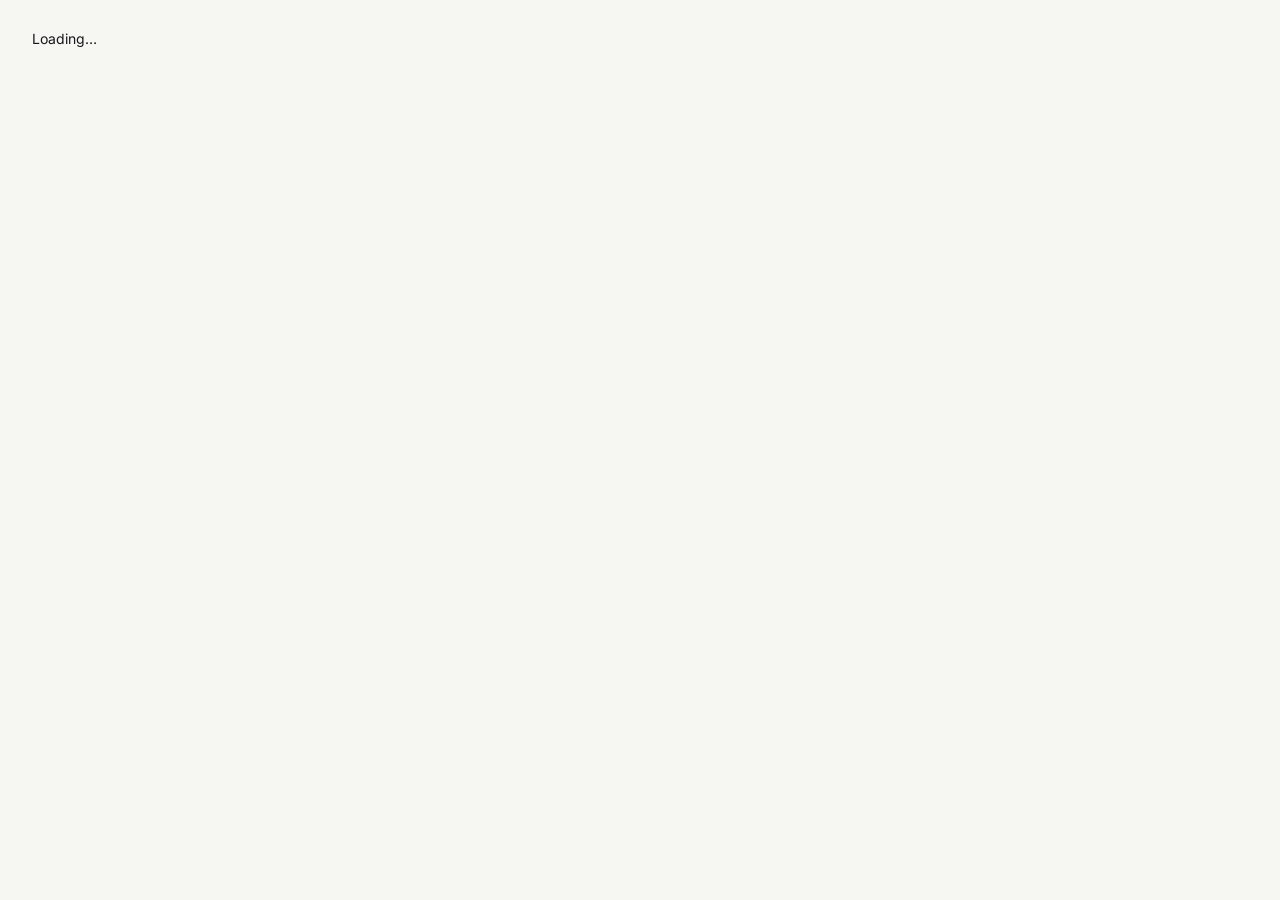
==== commit 2ec78e69: "Redesign the web UI as a minimal, CSP-strict single-origin app - New design system (light + dark), s" ====
--- a/ui/admin.html
+++ b/ui/admin.html
@@ -3,839 +3,14 @@
 <head>
 <meta charset="UTF-8">
 <meta name="viewport" content="width=device-width, initial-scale=1.0">
-<title>AttendX — Admin Console</title>
-<link rel="preconnect" href="https://fonts.googleapis.com">
-<link href="https://fonts.googleapis.com/css2?family=Inter:wght@300;400;500;600&family=JetBrains+Mono:wght@400;500&display=swap" rel="stylesheet">
-<link rel="stylesheet" href="css/dashboard.css">
-<style>
-  .upload-zone {
-    border: 2px dashed var(--border2);
-    border-radius: 10px;
-    padding: 20px 16px;
-    text-align: center;
-    cursor: pointer;
-    transition: all 0.15s;
-    background: var(--surface2);
-  }
-  .upload-zone:hover, .upload-zone.drag { border-color: var(--blue); background: var(--blue-dim); }
-  .upload-zone .uz-icon { font-size: 22px; margin-bottom: 6px; }
-  .upload-zone .uz-label { font-size: 13px; font-weight: 600; color: var(--text2); }
-  .upload-zone .uz-sub   { font-size: 11px; color: var(--muted); margin-top: 3px; }
-
-  .upload-result {
-    margin-top: 8px;
-    padding: 8px 12px;
-    border-radius: 7px;
-    font-size: 12px;
-    font-family: var(--mono);
-    display: none;
-  }
-  .upload-result.ok  { background: #f0fdf4; color: var(--green); border: 1px solid #bbf7d0; }
-  .upload-result.err { background: #fef2f2; color: var(--red);   border: 1px solid #fecaca; }
-
-  .grid-wrap { overflow-x: auto; }
-
-  /* Editable table cells */
-  .editable-cell {
-    padding: 0 !important;
-  }
-  .editable-cell input {
-    width: 100%;
-    border: none;
-    background: transparent;
-    padding: 10px 14px;
-    font-family: var(--sans);
-    font-size: 13px;
-    color: var(--text);
-    outline: none;
-  }
-  .editable-cell input:focus {
-    background: var(--blue-dim);
-    box-shadow: inset 0 0 0 2px var(--blue);
-  }
-
-  .row-actions { display: flex; gap: 6px; }
-  .row-save-btn { display: none; }
-  tr.dirty .row-save-btn { display: inline-flex; }
-
-  .tab-pills {
-    display: flex;
-    gap: 4px;
-    border-bottom: 1px solid var(--border);
-    margin-bottom: 18px;
-    padding-bottom: 0;
-  }
-  .tab-pill {
-    padding: 8px 16px;
-    font-size: 13px;
-    font-weight: 500;
-    border: none;
-    background: transparent;
-    color: var(--muted);
-    cursor: pointer;
-    border-bottom: 2px solid transparent;
-    margin-bottom: -1px;
-    transition: all 0.15s;
-    border-radius: 6px 6px 0 0;
-  }
-  .tab-pill.active { color: var(--blue); border-bottom-color: var(--blue); background: var(--blue-dim); }
-  .tab-pill:hover:not(.active) { color: var(--text2); background: var(--surface2); }
-
-  .modal-overlay {
-    display: none;
-    position: fixed;
-    inset: 0;
-    background: rgba(0,0,0,0.3);
-    z-index: 200;
-    align-items: center;
-    justify-content: center;
-  }
-  .modal-overlay.show { display: flex; }
-  .modal-box {
-    background: var(--surface);
-    border: 1px solid var(--border);
-    border-radius: 14px;
-    padding: 28px;
-    width: 100%;
-    max-width: 440px;
-    box-shadow: 0 8px 32px rgba(0,0,0,0.12);
-    animation: modalIn 0.2s ease;
-  }
-  @keyframes modalIn { from{opacity:0;transform:scale(.97)} to{opacity:1;transform:scale(1)} }
-  .modal-title { font-size: 15px; font-weight: 600; margin-bottom: 20px; color: var(--text); }
-</style>
+<meta name="referrer" content="no-referrer">
+<title>Admin · AttendX</title>
+<link rel="icon" href="img/favicon.svg" type="image/svg+xml">
+<link rel="stylesheet" href="css/app.css">
 </head>
 <body>
-<aside class="sidebar" id="sidebar"></aside>
-
-<main class="main">
-  <div class="topbar">
-    <span class="topbar-title" id="page-title">Dashboard</span>
-    <div class="topbar-right">
-      <button class="btn btn-ghost" style="padding:6px 10px;font-size:11px" onclick="changePassword()">Change Password</button>
-      <span class="live-dot">Live</span>
-      <span id="clock" style="font-family:var(--mono);font-size:12px;color:var(--muted)"></span>
-    </div>
-  </div>
-
-  <div class="page-content">
-
-    <!-- DASHBOARD -->
-    <div id="section-dashboard">
-      <div class="stats-grid" id="admin-stats">
-        <div class="stat-card blue"> <div class="stat-label">Total Students</div>     <div class="stat-value skeleton" style="width:50px;height:32px"></div></div>
-        <div class="stat-card green"><div class="stat-label">Active Lectures</div>    <div class="stat-value skeleton" style="width:40px;height:32px"></div></div>
-        <div class="stat-card amber"><div class="stat-label">Today's Attendance</div><div class="stat-value skeleton" style="width:50px;height:32px"></div></div>
-        <div class="stat-card red">  <div class="stat-label">At-Risk Students</div>  <div class="stat-value skeleton" style="width:40px;height:32px"></div></div>
-      </div>
-
-      <div class="two-col">
-        <div class="panel">
-          <div class="panel-header"><span class="panel-title">Low Attendance Alerts</span></div>
-          <div style="overflow-x:auto">
-            <table class="data-table">
-              <thead><tr><th>Student</th><th>Dept / Sem</th><th>Attendance</th></tr></thead>
-              <tbody id="alerts-body">
-                <tr><td colspan="3"><div class="empty-state"><p>Loading…</p></div></td></tr>
-              </tbody>
-            </table>
-          </div>
-        </div>
-        <div class="panel">
-          <div class="panel-header"><span class="panel-title">Department Overview</span></div>
-          <div class="panel-body" id="dept-overview">
-            <div class="empty-state"><p>Loading…</p></div>
-          </div>
-        </div>
-      </div>
-
-      <div class="two-col" style="margin-top:18px">
-        <div class="panel">
-          <div class="panel-header">
-            <span class="panel-title">Reminder Queue</span>
-            <div style="display:flex;gap:8px;align-items:center">
-              <label style="display:flex;align-items:center;gap:6px;font-size:12px;color:var(--muted)">
-                <input id="reminder-force" type="checkbox">
-                Force refresh
-              </label>
-              <button class="btn btn-ghost" onclick="generateReminders()">Generate</button>
-              <button class="btn btn-ghost" onclick="loadReminders()">↻</button>
-              <button class="btn btn-primary" onclick="markSelectedRemindersSent()">Mark Sent</button>
-            </div>
-          </div>
-          <div style="overflow-x:auto">
-            <table class="data-table">
-              <thead><tr><th></th><th>ID</th><th>Student</th><th>Attendance</th><th>Status</th><th>Created</th></tr></thead>
-              <tbody id="reminders-body">
-                <tr><td colspan="6"><div class="empty-state"><p>Loading…</p></div></td></tr>
-              </tbody>
-            </table>
-          </div>
-        </div>
-
-        <div class="panel">
-          <div class="panel-header"><span class="panel-title">Risk Forecast</span></div>
-          <div class="panel-body" id="admin-risk-body">
-            <div class="empty-state"><p>Loading…</p></div>
-          </div>
-        </div>
-      </div>
-
-      <div class="panel" style="margin-top:18px">
-        <div class="panel-header"><span class="panel-title">Smart Export</span></div>
-        <div class="panel-body">
-          <div style="display:grid;grid-template-columns:repeat(auto-fit,minmax(150px,1fr));gap:10px">
-            <div class="form-group" style="margin:0"><label>Course ID</label><input id="export-course" placeholder="Optional"></div>
-            <div class="form-group" style="margin:0"><label>Department</label><input id="export-dept" placeholder="Optional"></div>
-            <div class="form-group" style="margin:0"><label>Semester</label><input id="export-sem" type="number" min="1" max="12" placeholder="Optional"></div>
-            <div class="form-group" style="margin:0"><label>From Date</label><input id="export-from" type="date"></div>
-            <div class="form-group" style="margin:0"><label>To Date</label><input id="export-to" type="date"></div>
-          </div>
-          <div style="display:flex;gap:8px;margin-top:12px;flex-wrap:wrap">
-            <button class="btn btn-ghost" onclick="downloadAdminExport('excel')">Download Excel</button>
-            <button class="btn btn-primary" onclick="downloadAdminExport('pdf')">Download PDF</button>
-          </div>
-        </div>
-      </div>
-    </div>
-
-    <!-- DATA MANAGEMENT -->
-    <div id="section-data" style="display:none">
-      <div class="tab-pills">
-        <button class="tab-pill active" onclick="switchTab('students',this)">Students</button>
-        <button class="tab-pill" onclick="switchTab('teachers',this)">Teachers</button>
-        <button class="tab-pill" onclick="switchTab('courses',this)">Courses</button>
-        <button class="tab-pill" onclick="switchTab('classrooms',this)">Classrooms</button>
-      </div>
-
-      <!-- STUDENTS tab -->
-      <div id="tab-students">
-        <div class="two-col" style="margin-bottom:18px">
-          <div class="panel" style="margin:0">
-            <div class="panel-header"><span class="panel-title">Upload CSV</span></div>
-            <div class="panel-body">
-              <div class="upload-zone" id="uz-students" onclick="triggerUpload('students')">
-                <div class="uz-icon">📄</div>
-                <div class="uz-label">Drop students.csv here or click to browse</div>
-                <div class="uz-sub">student_id · name · email · department · semester</div>
-              </div>
-              <input type="file" id="file-students" accept=".csv" style="display:none" onchange="doUpload('students')">
-              <div class="upload-result" id="res-students"></div>
-            </div>
-          </div>
-          <div class="panel" style="margin:0">
-            <div class="panel-header"><span class="panel-title">Add Student</span></div>
-            <div class="panel-body">
-              <div style="display:grid;grid-template-columns:1fr 1fr;gap:10px">
-                <div class="form-group" style="margin:0"><label>Student ID</label><input id="ns-id" placeholder="202411099"></div>
-                <div class="form-group" style="margin:0"><label>Department</label><input id="ns-dept" value="CSE"></div>
-                <div class="form-group" style="margin:0;grid-column:1/-1"><label>Full Name</label><input id="ns-name" placeholder="Full name"></div>
-                <div class="form-group" style="margin:0"><label>Email</label><input id="ns-email" placeholder="roll@university.edu"></div>
-                <div class="form-group" style="margin:0"><label>Semester</label><input id="ns-sem" type="number" value="4" min="1" max="12"></div>
-              </div>
-              <button class="btn btn-primary" style="margin-top:12px;width:100%" onclick="addStudent()">Add Student</button>
-            </div>
-          </div>
-        </div>
-        <div class="panel">
-          <div class="panel-header">
-            <span class="panel-title">All Students</span>
-            <div style="display:flex;gap:8px">
-              <select id="filter-dept" class="btn btn-ghost" style="font-size:12px;padding:6px 12px" onchange="loadStudents()">
-                <option value="">All Departments</option>
-              </select>
-              <button class="btn btn-ghost" onclick="loadStudents()">↻ Refresh</button>
-            </div>
-          </div>
-          <div class="grid-wrap">
-            <table class="data-table" id="students-table">
-              <thead><tr><th>Student ID</th><th>Name</th><th>Department</th><th>Semester</th><th>Email</th><th>Face</th><th>Actions</th></tr></thead>
-              <tbody id="students-body">
-                <tr><td colspan="7"><div class="empty-state"><p>Loading…</p></div></td></tr>
-              </tbody>
-            </table>
-          </div>
-        </div>
-      </div>
-
-      <!-- TEACHERS tab -->
-      <div id="tab-teachers" style="display:none">
-        <div class="two-col" style="margin-bottom:18px">
-          <div class="panel" style="margin:0">
-            <div class="panel-header"><span class="panel-title">Upload CSV</span></div>
-            <div class="panel-body">
-              <div class="upload-zone" onclick="triggerUpload('teachers')">
-                <div class="uz-icon">📄</div>
-                <div class="uz-label">Drop teachers.csv here or click to browse</div>
-                <div class="uz-sub">teacher_id · name · email · department</div>
-              </div>
-              <input type="file" id="file-teachers" accept=".csv" style="display:none" onchange="doUpload('teachers')">
-              <div class="upload-result" id="res-teachers"></div>
-            </div>
-          </div>
-          <div class="panel" style="margin:0">
-            <div class="panel-header"><span class="panel-title">Upload course_teachers.csv</span></div>
-            <div class="panel-body">
-              <div class="upload-zone" onclick="triggerUpload('course-teachers')">
-                <div class="uz-icon">🔗</div>
-                <div class="uz-label">Drop course_teachers.csv here</div>
-                <div class="uz-sub">course_id · teacher_id</div>
-              </div>
-              <input type="file" id="file-course-teachers" accept=".csv" style="display:none" onchange="doUpload('course-teachers')">
-              <div class="upload-result" id="res-course-teachers"></div>
-            </div>
-          </div>
-        </div>
-        <div class="panel">
-          <div class="panel-header">
-            <span class="panel-title">All Teachers</span>
-            <button class="btn btn-ghost" onclick="loadTeachers()">↻ Refresh</button>
-          </div>
-          <div class="grid-wrap">
-            <table class="data-table">
-              <thead><tr><th>Teacher ID</th><th>Name</th><th>Department</th><th>Email</th><th>Actions</th></tr></thead>
-              <tbody id="teachers-body">
-                <tr><td colspan="5"><div class="empty-state"><p>Loading…</p></div></td></tr>
-              </tbody>
-            </table>
-          </div>
-        </div>
-      </div>
-
-      <!-- COURSES tab -->
-      <div id="tab-courses" style="display:none">
-        <div class="panel" style="margin-bottom:18px">
-          <div class="panel-header"><span class="panel-title">Upload courses.csv / schedule.csv</span></div>
-          <div class="panel-body" style="display:flex;gap:14px;flex-wrap:wrap">
-            <div style="flex:1;min-width:220px">
-              <div class="upload-zone" onclick="triggerUpload('courses')">
-                <div class="uz-icon">📚</div>
-                <div class="uz-label">courses.csv</div>
-                <div class="uz-sub">course_id · course_name · department · semester · credits</div>
-              </div>
-              <input type="file" id="file-courses" accept=".csv" style="display:none" onchange="doUpload('courses')">
-              <div class="upload-result" id="res-courses"></div>
-            </div>
-            <div style="flex:1;min-width:220px">
-              <div class="upload-zone" onclick="triggerUpload('schedule')">
-                <div class="uz-icon">📅</div>
-                <div class="uz-label">schedule.csv</div>
-                <div class="uz-sub">course_id · classroom_id · day_of_week · start_time · end_time</div>
-              </div>
-              <input type="file" id="file-schedule" accept=".csv" style="display:none" onchange="doUpload('schedule')">
-              <div class="upload-result" id="res-schedule"></div>
-            </div>
-          </div>
-        </div>
-        <div class="panel">
-          <div class="panel-header">
-            <span class="panel-title">All Courses</span>
-            <button class="btn btn-ghost" onclick="loadCourses()">↻ Refresh</button>
-          </div>
-          <div class="grid-wrap">
-            <table class="data-table">
-              <thead><tr><th>Course ID</th><th>Name</th><th>Dept</th><th>Semester</th><th>Credits</th></tr></thead>
-              <tbody id="courses-body">
-                <tr><td colspan="5"><div class="empty-state"><p>Loading…</p></div></td></tr>
-              </tbody>
-            </table>
-          </div>
-        </div>
-      </div>
-
-      <!-- CLASSROOMS tab -->
-      <div id="tab-classrooms" style="display:none">
-        <div class="panel" style="margin-bottom:18px">
-          <div class="panel-header"><span class="panel-title">Add Classroom</span></div>
-          <div class="panel-body">
-            <div style="display:grid;grid-template-columns:repeat(auto-fit,minmax(160px,1fr));gap:12px">
-              <div class="form-group" style="margin:0"><label>Classroom ID</label><input id="nc-id" placeholder="e.g. CR-301"></div>
-              <div class="form-group" style="margin:0"><label>Room Number</label><input id="nc-room" placeholder="301"></div>
-              <div class="form-group" style="margin:0"><label>Building</label><input id="nc-bldg" placeholder="Main Block"></div>
-              <div class="form-group" style="margin:0"><label>Capacity</label><input id="nc-cap" type="number" placeholder="60"></div>
-              <div class="form-group" style="margin:0"><label>Access PIN</label><input id="nc-pin" placeholder="1234" maxlength="8"></div>
-            </div>
-            <button class="btn btn-primary" style="margin-top:14px" onclick="addClassroom()">Add Classroom</button>
-          </div>
-        </div>
-        <div class="panel">
-          <div class="panel-header">
-            <span class="panel-title">All Classrooms</span>
-            <button class="btn btn-ghost" onclick="loadClassrooms()">↻ Refresh</button>
-          </div>
-          <div class="grid-wrap">
-            <table class="data-table">
-              <thead><tr><th>Classroom ID</th><th>Room</th><th>Building</th><th>Capacity</th><th>PIN</th></tr></thead>
-              <tbody id="classrooms-body">
-                <tr><td colspan="5"><div class="empty-state"><p>Loading…</p></div></td></tr>
-              </tbody>
-            </table>
-          </div>
-        </div>
-      </div>
-    </div>
-
-    <!-- AUDIT LOG -->
-    <div id="section-audit" style="display:none">
-      <div class="panel">
-        <div class="panel-header">
-          <span class="panel-title">Audit Log</span>
-          <button class="btn btn-ghost" onclick="loadAudit()">↻ Refresh</button>
-        </div>
-        <div style="overflow-x:auto">
-          <table class="data-table">
-            <thead><tr><th>Time</th><th>Event</th><th>Actor</th><th>Target</th><th>Detail</th></tr></thead>
-            <tbody id="audit-body">
-              <tr><td colspan="5"><div class="empty-state"><p>Loading…</p></div></td></tr>
-            </tbody>
-          </table>
-        </div>
-      </div>
-    </div>
-
-  </div>
-</main>
-
-<script src="js/api.js"></script>
-<script>
-if (!requireAuth('admin')) throw new Error('redirect');
-const user = getUser();
-
-initSidebar('admin', user.name, user.id, [
-  { icon: '◉',  label: 'Dashboard',      active: true,  onclick: "showSection('dashboard',event)" },
-  { icon: '🗃', label: 'Data Management',active: false, onclick: "showSection('data',event)" },
-  { icon: '📋', label: 'Audit Log',      active: false, onclick: "showSection('audit',event)" },
-]);
-
-startClock('clock');
-
-const SECTIONS = ['dashboard','data','audit'];
-
-function showSection(name, e) {
-  SECTIONS.forEach(s =>
-    document.getElementById('section-'+s).style.display = s===name ? '' : 'none'
-  );
-  document.getElementById('page-title').textContent =
-    name === 'data' ? 'Data Management' : name.charAt(0).toUpperCase()+name.slice(1);
-  document.querySelectorAll('.nav-item').forEach(n => n.classList.remove('active'));
-  if (e && e.target) e.target.closest('.nav-item').classList.add('active');
-
-  if (name === 'dashboard')  loadDashboard();
-  if (name === 'data')       { switchTab('students', document.querySelector('.tab-pill.active') || document.querySelector('.tab-pill')); loadStudents(); }
-  if (name === 'audit')      loadAudit();
-}
-
-// ── TAB SWITCHER ─────────────────────────────────────────────────
-const TABS = ['students','teachers','courses','classrooms'];
-
-function switchTab(name, el) {
-  TABS.forEach(t => document.getElementById('tab-'+t).style.display = t===name ? '' : 'none');
-  document.querySelectorAll('.tab-pill').forEach(p => p.classList.remove('active'));
-  if (el) el.classList.add('active');
-
-  if (name === 'students')   loadStudents();
-  if (name === 'teachers')   loadTeachers();
-  if (name === 'courses')    loadCourses();
-  if (name === 'classrooms') loadClassrooms();
-}
-
-// ── DASHBOARD ────────────────────────────────────────────────────
-async function loadDashboard() {
-  try {
-    const d = await api.get('/analytics/admin/dashboard');
-    const atRisk = d.low_attendance_students?.length || 0;
-    document.getElementById('admin-stats').innerHTML = `
-      <div class="stat-card blue"> <div class="stat-label">Total Students</div>      <div class="stat-value">${d.totals?.total_students||0}</div></div>
-      <div class="stat-card green"><div class="stat-label">Active Lectures</div>     <div class="stat-value">${d.totals?.active_lectures||0}</div></div>
-      <div class="stat-card amber"><div class="stat-label">Today's Attendance</div> <div class="stat-value">${d.totals?.today_attendance||0}</div></div>
-      <div class="stat-card ${atRisk>0?'red':'green'}"><div class="stat-label">At-Risk Students</div><div class="stat-value">${atRisk}</div></div>
-    `;
-
-    document.getElementById('alerts-body').innerHTML = (d.low_attendance_students||[]).length
-      ? d.low_attendance_students.slice(0,10).map(s => `<tr>
-          <td><div style="font-weight:500">${s.name}</div>
-              <div style="font-family:var(--mono);font-size:11px;color:var(--muted)">${s.student_id}</div></td>
-          <td>${s.department} · Sem ${s.semester}</td>
-          <td>${pctBadge(s.percentage||0)}</td>
-        </tr>`).join('')
-      : '<tr><td colspan="3"><div class="empty-state"><p>No at-risk students 🎉</p></div></td></tr>';
-
-    const dept = d.by_department || d.department_stats || [];
-    document.getElementById('dept-overview').innerHTML = dept.length
-      ? dept.map(dpt => `
-          <div class="progress-row">
-            <span class="progress-label" title="${dpt.department}">${dpt.department}</span>
-            <div class="progress-track">
-              <div class="progress-fill ${pctClass(dpt.avg_pct||0)}" style="width:${Math.min(dpt.avg_pct||0,100)}%"></div>
-            </div>
-            <span class="progress-pct ${pctClass(dpt.avg_pct||0)}">${(dpt.avg_pct||0).toFixed(1)}%</span>
-          </div>`).join('')
-      : '<div class="empty-state"><p>No data yet</p></div>';
-
-    await Promise.all([loadReminders(), loadAdminRiskForecast()]);
-  } catch(e) {
-    toast('Dashboard load failed: ' + e.message, 'error');
-  }
-}
-
-async function changePassword() {
-  const currentPassword = prompt('Enter current admin password');
-  if (!currentPassword) return;
-  const newPassword = prompt('Enter new password (min 6 chars)');
-  if (!newPassword) return;
-  const confirmPassword = prompt('Confirm new password');
-  if (newPassword !== confirmPassword) {
-    toast('Password confirmation does not match', 'error');
-    return;
-  }
-
-  try {
-    await api.post('/auth/change-password', {
-      role: 'admin',
-      user_id: user.id,
-      current_password: currentPassword,
-      new_password: newPassword,
-    });
-    toast('Admin password updated', 'success');
-  } catch (e) {
-    toast('Password update failed: ' + e.message, 'error');
-  }
-}
-
-async function resetUserPassword(targetRole, targetUserId) {
-  const adminPassword = prompt('Enter your admin password to authorize reset');
-  if (!adminPassword) return;
-  const newPassword = prompt(`New password for ${targetRole} ${targetUserId}`);
-  if (!newPassword) return;
-
-  try {
-    await api.post('/auth/reset-password', {
-      admin_id: user.id,
-      admin_password: adminPassword,
-      target_role: targetRole,
-      target_user_id: targetUserId,
-      new_password: newPassword,
-    });
-    toast(`Password reset for ${targetUserId}`, 'success');
-  } catch (e) {
-    toast('Reset failed: ' + e.message, 'error');
-  }
-}
-
-async function generateReminders() {
-  try {
-    const force = document.getElementById('reminder-force')?.checked ? 'true' : 'false';
-    const result = await api.post('/analytics/admin/reminders/generate?force=' + force);
-    toast(`Reminders generated. Inserted ${result.inserted}, updated ${result.updated}`, 'success');
-    await loadReminders();
-  } catch (e) {
-    toast('Failed to generate reminders: ' + e.message, 'error');
-  }
-}
-
-async function loadReminders() {
-  try {
-    const rows = await api.get('/analytics/admin/reminders?limit=200');
-    const body = document.getElementById('reminders-body');
-    if (!rows.length) {
-      body.innerHTML = '<tr><td colspan="6"><div class="empty-state"><p>No reminders generated yet</p></div></td></tr>';
-      return;
-    }
-
-    body.innerHTML = rows.map(r => `
-      <tr>
-        <td><input type="checkbox" class="reminder-check" value="${r.reminder_id}" ${r.status === 'sent' ? 'disabled' : ''}></td>
-        <td style="font-family:var(--mono)">${r.reminder_id}</td>
-        <td>
-          <div style="font-weight:500">${r.student_name}</div>
-          <div style="font-family:var(--mono);font-size:11px;color:var(--muted)">${r.student_id} · ${r.course_id}</div>
-        </td>
-        <td>${pctBadge(parseFloat(r.percentage) || 0)}</td>
-        <td><span class="badge ${r.status === 'sent' ? 'good' : 'info'}">${r.status}</span></td>
-        <td style="font-family:var(--mono);font-size:11px">${formatDate(r.created_at)} ${formatTime(r.created_at)}</td>
-      </tr>
-    `).join('');
-  } catch (e) {
-    document.getElementById('reminders-body').innerHTML = '<tr><td colspan="6"><div class="empty-state"><p>Failed to load reminders</p></div></td></tr>';
-  }
-}
-
-async function markSelectedRemindersSent() {
-  const ids = Array.from(document.querySelectorAll('.reminder-check:checked')).map(el => parseInt(el.value, 10));
-  try {
-    const result = await api.post('/analytics/admin/reminders/mark-sent', { reminder_ids: ids.length ? ids : null });
-    toast(`Marked ${result.updated} reminder(s) as sent`, 'success');
-    await loadReminders();
-  } catch (e) {
-    toast('Failed to mark reminders: ' + e.message, 'error');
-  }
-}
-
-async function loadAdminRiskForecast() {
-  try {
-    const rows = await api.get('/analytics/admin/risk-forecast?limit=20');
-    const body = document.getElementById('admin-risk-body');
-    if (!rows.length) {
-      body.innerHTML = '<div class="empty-state"><p>No risk data available</p></div>';
-      return;
-    }
-
-    body.innerHTML = rows.map(r => `
-      <div class="progress-row" style="align-items:flex-start;gap:12px">
-        <div style="min-width:160px">
-          <div style="font-weight:500;color:var(--text)">${r.name}</div>
-          <div style="font-family:var(--mono);font-size:11px;color:var(--muted)">${r.student_id} · ${r.department} · Sem ${r.semester}</div>
-        </div>
-        <div class="progress-track">
-          <div class="progress-fill ${pctClass(r.projected_percentage)}" style="width:${Math.min(r.projected_percentage,100)}%"></div>
-        </div>
-        <span class="progress-pct ${pctClass(r.projected_percentage)}">${r.projected_percentage}%</span>
-      </div>
-    `).join('');
-  } catch (e) {
-    document.getElementById('admin-risk-body').innerHTML = '<div class="empty-state"><p>Forecast unavailable</p></div>';
-  }
-}
-
-function downloadAdminExport(format) {
-  const courseId = document.getElementById('export-course').value.trim();
-  const department = document.getElementById('export-dept').value.trim();
-  const semester = document.getElementById('export-sem').value.trim();
-  const fromDate = document.getElementById('export-from').value;
-  const toDate = document.getElementById('export-to').value;
-
-  const params = new URLSearchParams({ format });
-  if (courseId) params.set('course_id', courseId);
-  if (department) params.set('department', department);
-  if (semester) params.set('semester', semester);
-  if (fromDate) params.set('from_date', fromDate);
-  if (toDate) params.set('to_date', toDate);
-
-  const link = document.createElement('a');
-  link.href = `${API}/analytics/admin/export?${params.toString()}`;
-  link.target = '_blank';
-  document.body.appendChild(link);
-  link.click();
-  link.remove();
-}
-
-// ── STUDENTS ─────────────────────────────────────────────────────
-async function loadStudents() {
-  const dept = document.getElementById('filter-dept')?.value || '';
-  try {
-    const list = await api.get('/admin/students' + (dept ? '?department='+dept : ''));
-    // populate dept filter
-    const depts = [...new Set(list.map(s=>s.department))].sort();
-    const sel = document.getElementById('filter-dept');
-    if (sel) {
-      const cur = sel.value;
-      sel.innerHTML = '<option value="">All Departments</option>' +
-        depts.map(d => `<option value="${d}" ${d===cur?'selected':''}>${d}</option>`).join('');
-    }
-    document.getElementById('students-body').innerHTML = list.length
-      ? list.map(s => `<tr id="sr-${s.student_id}">
-          <td style="font-family:var(--mono);font-size:12px;font-weight:500">${s.student_id}</td>
-          <td class="editable-cell"><input value="${s.name||''}" onchange="markDirty('${s.student_id}',this)" data-field="name"></td>
-          <td class="editable-cell"><input value="${s.department||''}" onchange="markDirty('${s.student_id}',this)" data-field="department"></td>
-          <td class="editable-cell"><input type="number" value="${s.semester||''}" style="width:70px" onchange="markDirty('${s.student_id}',this)" data-field="semester"></td>
-          <td class="editable-cell"><input value="${s.email||''}" onchange="markDirty('${s.student_id}',this)" data-field="email"></td>
-          <td><span class="badge ${s.face_registered?'good':'neutral'}">${s.face_registered?'✓ Registered':'Not set'}</span></td>
-          <td>
-            <div class="row-actions">
-              <button class="btn btn-primary row-save-btn" style="padding:4px 10px;font-size:11px" onclick="saveStudent('${s.student_id}')">Save</button>
-              <button class="btn btn-ghost" style="padding:4px 10px;font-size:11px" onclick="resetUserPassword('student','${s.student_id}')">Reset Password</button>
-              <button class="btn btn-ghost" style="padding:4px 10px;font-size:11px" onclick="deleteStudent('${s.student_id}','${s.name}')">Delete</button>
-            </div>
-          </td>
-        </tr>`).join('')
-      : '<tr><td colspan="7"><div class="empty-state"><p>No students found</p></div></td></tr>';
-  } catch(e) { toast('Failed to load students: '+e.message, 'error'); }
-}
-
-function markDirty(id, input) {
-  document.getElementById('sr-'+id)?.classList.add('dirty');
-}
-
-async function saveStudent(id) {
-  const row = document.getElementById('sr-'+id);
-  if (!row) return;
-  const inputs = row.querySelectorAll('input[data-field]');
-  const data = {};
-  inputs.forEach(inp => { data[inp.dataset.field] = inp.value; });
-  try {
-    await api.put('/admin/students/'+id, {
-      student_id: id,
-      name: data.name, email: data.email||null,
-      department: data.department, semester: parseInt(data.semester),
-    });
-    row.classList.remove('dirty');
-    toast('Saved: ' + data.name, 'success');
-  } catch(e) { toast('Save failed: '+e.message, 'error'); }
-}
-
-async function deleteStudent(id, name) {
-  if (!confirm('Delete student ' + name + ' (' + id + ')? This cannot be undone.')) return;
-  try {
-    await api.delete('/admin/students/'+id);
-    toast('Deleted: '+name, 'warn');
-    loadStudents();
-  } catch(e) { toast('Delete failed: '+e.message, 'error'); }
-}
-
-async function addStudent() {
-  const body = {
-    student_id: document.getElementById('ns-id').value.trim(),
-    name:       document.getElementById('ns-name').value.trim(),
-    email:      document.getElementById('ns-email').value.trim() || null,
-    department: document.getElementById('ns-dept').value.trim(),
-    semester:   parseInt(document.getElementById('ns-sem').value),
-  };
-  if (!body.student_id || !body.name || !body.department) {
-    toast('Student ID, name, and department are required', 'warn'); return;
-  }
-  try {
-    await api.post('/admin/students', body);
-    toast('Student added: '+body.name, 'success');
-    ['ns-id','ns-name','ns-email'].forEach(id => document.getElementById(id).value = '');
-    loadStudents();
-  } catch(e) { toast('Failed: '+e.message, 'error'); }
-}
-
-// ── TEACHERS ─────────────────────────────────────────────────────
-async function loadTeachers() {
-  try {
-    const list = await api.get('/admin/teachers');
-    document.getElementById('teachers-body').innerHTML = list.length
-      ? list.map(t => `<tr>
-          <td style="font-family:var(--mono);font-size:12px">${t.teacher_id}</td>
-          <td style="font-weight:500">${t.name}</td>
-          <td>${t.department}</td>
-          <td style="font-size:12px;color:var(--muted)">${t.email||'–'}</td>
-          <td><button class="btn btn-ghost" style="padding:4px 10px;font-size:11px" onclick="resetUserPassword('teacher','${t.teacher_id}')">Reset Password</button></td>
-        </tr>`).join('')
-      : '<tr><td colspan="5"><div class="empty-state"><p>No teachers found</p></div></td></tr>';
-  } catch(e) { toast('Failed to load teachers', 'error'); }
-}
-
-// ── COURSES ─────────────────────────────────────────────────────
-async function loadCourses() {
-  try {
-    const list = await api.get('/admin/courses');
-    document.getElementById('courses-body').innerHTML = list.length
-      ? list.map(c => `<tr>
-          <td style="font-family:var(--mono);font-size:12px;font-weight:500">${c.course_id}</td>
-          <td>${c.course_name}</td>
-          <td>${c.department}</td>
-          <td style="font-family:var(--mono)">${c.semester}</td>
-          <td style="font-family:var(--mono)">${c.credits}</td>
-        </tr>`).join('')
-      : '<tr><td colspan="5"><div class="empty-state"><p>No courses found</p></div></td></tr>';
-  } catch(e) { toast('Failed to load courses', 'error'); }
-}
-
-// ── CLASSROOMS ────────────────────────────────────────────────────
-async function loadClassrooms() {
-  try {
-    const list = await api.get('/admin/classrooms');
-    document.getElementById('classrooms-body').innerHTML = list.length
-      ? list.map(c => `<tr>
-          <td style="font-family:var(--mono);font-size:12px;font-weight:500">${c.classroom_id}</td>
-          <td>${c.room_number}</td>
-          <td>${c.building||'–'}</td>
-          <td style="font-family:var(--mono)">${c.capacity||'–'}</td>
-          <td style="font-family:var(--mono)">${c.access_pin || '1234'}</td>
-        </tr>`).join('')
-      : '<tr><td colspan="5"><div class="empty-state"><p>No classrooms found</p></div></td></tr>';
-  } catch(e) { toast('Failed to load classrooms', 'error'); }
-}
-
-async function addClassroom() {
-  const body = {
-    classroom_id: document.getElementById('nc-id').value.trim(),
-    room_number:  document.getElementById('nc-room').value.trim(),
-    building:     document.getElementById('nc-bldg').value.trim() || null,
-    capacity:     parseInt(document.getElementById('nc-cap').value) || null,
-    access_pin:   document.getElementById('nc-pin').value.trim() || '1234',
-  };
-  if (!body.classroom_id || !body.room_number) {
-    toast('Classroom ID and room number are required', 'warn'); return;
-  }
-  try {
-    await api.post('/admin/classrooms', body);
-    toast('Classroom added: '+body.classroom_id, 'success');
-    loadClassrooms();
-  } catch(e) { toast('Failed: '+e.message, 'error'); }
-}
-
-// ── CSV UPLOAD ────────────────────────────────────────────────────
-function triggerUpload(type) {
-  document.getElementById('file-'+type)?.click();
-}
-
-async function doUpload(type) {
-  const fileEl = document.getElementById('file-'+type);
-  const resEl  = document.getElementById('res-'+type);
-  if (!fileEl?.files.length) return;
-
-  const fd = new FormData();
-  fd.append('file', fileEl.files[0]);
-  resEl.style.display = '';
-  resEl.className = 'upload-result';
-  resEl.textContent = 'Uploading…';
-
-  try {
-    const result = await api.upload('/admin/upload/'+type, fd);
-    resEl.className = 'upload-result ok';
-    resEl.textContent = `✓ Inserted: ${result.inserted}   Skipped: ${result.skipped}`;
-    toast('CSV imported: '+result.inserted+' rows', 'success');
-    // Refresh relevant table
-    if (type === 'students') loadStudents();
-    if (type === 'teachers' || type === 'course-teachers') loadTeachers();
-    if (type === 'courses' || type === 'schedule') loadCourses();
-  } catch(e) {
-    resEl.className = 'upload-result err';
-    resEl.textContent = '✗ ' + e.message;
-  }
-
-  fileEl.value = '';
-}
-
-// ── AUDIT LOG ─────────────────────────────────────────────────────
-async function loadAudit() {
-  try {
-    const rows = await api.get('/admin/audit-log?limit=100');
-    document.getElementById('audit-body').innerHTML = rows.length
-      ? rows.map(r => `<tr>
-          <td style="font-family:var(--mono);font-size:11px;white-space:nowrap">${formatDate(r.created_at)} ${formatTime(r.created_at)}</td>
-          <td><span class="badge ${r.event_type==='attendance_marked'?'good':r.event_type==='manual_override'?'info':'neutral'}">${r.event_type}</span></td>
-          <td style="font-family:var(--mono);font-size:11px">${r.actor_id||'–'}</td>
-          <td style="font-family:var(--mono);font-size:11px">${r.target_id||'–'}</td>
-          <td style="font-size:11px;color:var(--muted);max-width:200px;overflow:hidden;text-overflow:ellipsis">
-            ${r.detail ? JSON.stringify(r.detail) : '–'}
-          </td>
-        </tr>`).join('')
-      : '<tr><td colspan="5"><div class="empty-state"><p>No events recorded yet</p></div></td></tr>';
-  } catch(e) { toast('Failed to load audit log', 'error'); }
-}
-
-// ── DRAG & DROP on upload zones ───────────────────────────────────
-document.querySelectorAll('.upload-zone').forEach(zone => {
-  zone.addEventListener('dragover', e => { e.preventDefault(); zone.classList.add('drag'); });
-  zone.addEventListener('dragleave', () => zone.classList.remove('drag'));
-  zone.addEventListener('drop', e => {
-    e.preventDefault();
-    zone.classList.remove('drag');
-    const fileInput = zone.nextElementSibling;
-    if (fileInput && e.dataTransfer.files.length) {
-      const dt = new DataTransfer();
-      dt.items.add(e.dataTransfer.files[0]);
-      fileInput.files = dt.files;
-      fileInput.dispatchEvent(new Event('change'));
-    }
-  });
-});
-
-loadDashboard();
-</script>
+<div id="app"><div class="content">Loading…</div></div>
+<script src="js/core.js"></script>
+<script src="js/admin.js"></script>
 </body>
 </html>
--- a/ui/css/app.css
+++ b/ui/css/app.css
@@ -0,0 +1,504 @@
+/* ──────────────────────────────────────────────────────────────
+   AttendX design system
+   Calm surfaces, one accent, tabular numbers, light + dark.
+   No inline styles anywhere (strict CSP) — everything lives here.
+   ────────────────────────────────────────────────────────────── */
+
+@font-face {
+  font-family: "InterVar";
+  src: url("../fonts/inter-latin-wght-normal.woff2") format("woff2");
+  font-weight: 100 900;
+  font-display: swap;
+}
+
+:root {
+  --bg: #f6f6f3;
+  --bg-2: #efefea;
+  --surface: #ffffff;
+  --surface-2: #fafaf8;
+  --line: #e7e6e1;
+  --line-2: #d9d8d1;
+  --ink: #18181b;
+  --ink-2: #3f3f46;
+  --muted: #71717a;
+  --faint: #a1a1aa;
+
+  --accent: #4f46e5;
+  --accent-ink: #ffffff;
+  --accent-soft: #eef0ff;
+  --accent-line: #c9ccfb;
+
+  --good: #15803d;   --good-soft: #ecfdf3;  --good-line: #bbf0cf;
+  --warn: #b45309;   --warn-soft: #fff7e6;  --warn-line: #fbe0a6;
+  --bad: #be123c;    --bad-soft: #fff1f3;   --bad-line: #fecdd6;
+  --info: #0369a1;   --info-soft: #eef8ff;  --info-line: #bfe3fb;
+
+  --radius: 14px;
+  --radius-sm: 10px;
+  --shadow: 0 1px 2px rgba(24, 24, 27, .04), 0 8px 24px -12px rgba(24, 24, 27, .10);
+  --shadow-lg: 0 24px 64px -24px rgba(24, 24, 27, .35);
+  --sans: "InterVar", ui-sans-serif, system-ui, -apple-system, "Segoe UI", Roboto, sans-serif;
+  --mono: ui-monospace, "Cascadia Code", "SF Mono", Consolas, monospace;
+  --ease: cubic-bezier(.2, .7, .2, 1);
+  color-scheme: light;
+}
+
+@media (prefers-color-scheme: dark) {
+  :root {
+    --bg: #0c0c0e;
+    --bg-2: #141417;
+    --surface: #151518;
+    --surface-2: #1a1a1e;
+    --line: #26262b;
+    --line-2: #33333a;
+    --ink: #f4f4f5;
+    --ink-2: #d4d4d8;
+    --muted: #a1a1aa;
+    --faint: #71717a;
+    --accent: #8b87ff;
+    --accent-ink: #0c0c0e;
+    --accent-soft: #1d1c33;
+    --accent-line: #3a3770;
+    --good: #4ade80;  --good-soft: #10241a; --good-line: #1f4a31;
+    --warn: #fbbf24;  --warn-soft: #2a2010; --warn-line: #5a431a;
+    --bad: #fb7185;   --bad-soft: #2a1218;  --bad-line: #5c2230;
+    --info: #38bdf8;  --info-soft: #0f2130; --info-line: #1d4560;
+    --shadow: 0 1px 2px rgba(0, 0, 0, .3), 0 8px 24px -12px rgba(0, 0, 0, .6);
+    --shadow-lg: 0 24px 64px -24px rgba(0, 0, 0, .8);
+    color-scheme: dark;
+  }
+}
+
+*, *::before, *::after { box-sizing: border-box; }
+html, body { margin: 0; padding: 0; }
+body {
+  background: var(--bg);
+  color: var(--ink);
+  font: 400 14px/1.5 var(--sans);
+  font-feature-settings: "cv11";
+  -webkit-font-smoothing: antialiased;
+  min-height: 100vh;
+}
+h1, h2, h3, h4 { margin: 0; font-weight: 600; letter-spacing: -.015em; }
+p { margin: 0; }
+a { color: var(--accent); text-decoration: none; }
+a:hover { text-decoration: underline; }
+button, input, select, textarea { font: inherit; color: inherit; }
+.mono { font-family: var(--mono); font-size: .92em; }
+.muted { color: var(--muted); }
+.faint { color: var(--faint); }
+.hidden { display: none !important; }
+.sr-only { position: absolute; width: 1px; height: 1px; overflow: hidden; clip: rect(0 0 0 0); }
+::selection { background: var(--accent-soft); }
+:focus-visible { outline: 2px solid var(--accent); outline-offset: 2px; border-radius: 6px; }
+
+/* ── App shell ─────────────────────────────────────────────── */
+.app { display: grid; grid-template-columns: 248px 1fr; min-height: 100vh; }
+.sidebar {
+  position: sticky; top: 0; height: 100vh;
+  display: flex; flex-direction: column; gap: 6px;
+  padding: 20px 14px;
+  border-right: 1px solid var(--line);
+  background: var(--surface-2);
+}
+.brand { display: flex; align-items: center; gap: 10px; padding: 4px 8px 18px; }
+.brand-mark { width: 30px; height: 30px; flex: none; color: var(--accent); }
+@media (prefers-color-scheme: dark) { .brand-mark .bm-bg { fill: #4f46e5; } }
+.brand-name { font-weight: 650; font-size: 16px; letter-spacing: -.02em; }
+.brand-name b { color: var(--accent); font-weight: 650; }
+.brand-role { font-size: 11px; color: var(--muted); letter-spacing: .02em; }
+
+.nav { display: flex; flex-direction: column; gap: 2px; }
+.nav-item {
+  display: flex; align-items: center; gap: 10px;
+  padding: 8px 10px; border-radius: 9px; border: 0;
+  background: transparent; color: var(--ink-2);
+  font-weight: 500; font-size: 13.5px; text-align: left; cursor: pointer;
+  transition: background .15s var(--ease), color .15s var(--ease);
+}
+.nav-item svg { width: 17px; height: 17px; flex: none; opacity: .8; }
+.nav-item:hover { background: var(--bg-2); color: var(--ink); }
+.nav-item.active { background: var(--surface); color: var(--ink); box-shadow: var(--shadow); }
+.nav-item.active svg { color: var(--accent); opacity: 1; }
+.nav-count {
+  margin-left: auto; font-size: 11px; font-weight: 600; padding: 1px 7px;
+  border-radius: 99px; background: var(--accent-soft); color: var(--accent);
+}
+
+.sidebar-foot { margin-top: auto; display: flex; flex-direction: column; gap: 8px; }
+.user-chip {
+  display: flex; align-items: center; gap: 10px; padding: 10px;
+  border: 1px solid var(--line); border-radius: 12px; background: var(--surface);
+}
+.avatar {
+  width: 32px; height: 32px; border-radius: 10px; flex: none;
+  display: grid; place-items: center; font-weight: 600; font-size: 13px;
+  background: var(--accent-soft); color: var(--accent);
+}
+.user-chip .who { min-width: 0; }
+.avatar svg { width: 15px; height: 15px; }
+.user-chip .who div { white-space: nowrap; overflow: hidden; text-overflow: ellipsis; }
+.user-chip .who .name { font-weight: 600; font-size: 13px; }
+.user-chip .who .id { font-size: 11.5px; color: var(--muted); font-family: var(--mono); }
+
+.main { min-width: 0; display: flex; flex-direction: column; }
+.topbar {
+  position: sticky; top: 0; z-index: 5;
+  display: flex; align-items: center; gap: 16px;
+  padding: 18px 32px; border-bottom: 1px solid var(--line);
+  background: color-mix(in srgb, var(--bg) 82%, transparent);
+  backdrop-filter: saturate(1.4) blur(10px);
+}
+.topbar h1 { font-size: 19px; }
+.topbar .sub { font-size: 12.5px; color: var(--muted); margin-top: 1px; }
+.topbar-right { margin-left: auto; display: flex; align-items: center; gap: 10px; }
+.clock { font-family: var(--mono); font-size: 12.5px; color: var(--muted); }
+.topbar .menu-btn { display: none; }
+.content { padding: 28px 32px 56px; display: flex; flex-direction: column; gap: 20px; max-width: 1320px; width: 100%; }
+.view { display: flex; flex-direction: column; gap: 20px; animation: rise .35s var(--ease) both; }
+@keyframes rise { from { opacity: 0; transform: translateY(6px); } to { opacity: 1; transform: none; } }
+
+/* ── Building blocks ──────────────────────────────────────── */
+.grid { display: grid; gap: 16px; }
+.cols-2 { grid-template-columns: repeat(2, minmax(0, 1fr)); }
+.cols-3 { grid-template-columns: repeat(3, minmax(0, 1fr)); }
+.cols-4 { grid-template-columns: repeat(4, minmax(0, 1fr)); }
+.cols-6 { grid-template-columns: repeat(6, minmax(0, 1fr)); }
+.span-2 { grid-column: span 2; }
+.row { display: flex; align-items: center; gap: 10px; flex-wrap: wrap; }
+.row.between { justify-content: space-between; }
+.row.end { justify-content: flex-end; }
+.stack { display: flex; flex-direction: column; gap: 10px; min-width: 0; }
+.stack > .badge, .stack > .row { align-self: flex-start; }
+.grow { flex: 1; min-width: 0; }
+
+.card {
+  background: var(--surface); border: 1px solid var(--line);
+  border-radius: var(--radius); box-shadow: var(--shadow);
+  min-width: 0;
+}
+.card-head {
+  display: flex; align-items: center; gap: 12px;
+  padding: 16px 20px; border-bottom: 1px solid var(--line);
+}
+.card-head h2 { font-size: 14.5px; }
+.card-head .hint { font-size: 12.5px; color: var(--muted); }
+.card-head .actions { margin-left: auto; display: flex; gap: 8px; align-items: center; flex-wrap: wrap; }
+.card-body { padding: 18px 20px; }
+.card-body.flush { padding: 0; }
+.card.pad { padding: 18px 20px; }
+
+.stat { padding: 18px 20px; display: flex; flex-direction: column; gap: 6px; position: relative; overflow: hidden; }
+.stat .label { font-size: 12px; color: var(--muted); font-weight: 500; }
+.stat .value, .num, .mono, .pct, .big-num, .clock, .kiosk-clock b, .ring .center b { font-variant-numeric: tabular-nums; }
+.stat .value { font-size: 30px; font-weight: 650; letter-spacing: -.03em; line-height: 1.1; }
+.stat .value small { font-size: 15px; color: var(--muted); font-weight: 500; letter-spacing: 0; }
+.stat .foot { font-size: 12px; color: var(--muted); }
+.tone-good { color: var(--good); }
+.tone-warn { color: var(--warn); }
+.tone-bad { color: var(--bad); }
+.big-num { font-size: 22px; font-weight: 650; letter-spacing: -.02em; }
+.stat::after {
+  content: ""; position: absolute; inset: auto 0 0 0; height: 2px;
+  background: linear-gradient(90deg, var(--accent), transparent 70%); opacity: .5;
+}
+
+/* ── Buttons & inputs ─────────────────────────────────────── */
+.btn {
+  display: inline-flex; align-items: center; justify-content: center; gap: 7px;
+  height: 36px; padding: 0 14px; border-radius: 10px;
+  border: 1px solid var(--line-2); background: var(--surface); color: var(--ink);
+  font-weight: 550; font-size: 13px; cursor: pointer; white-space: nowrap;
+  transition: transform .12s var(--ease), background .15s, border-color .15s, box-shadow .15s;
+}
+.btn svg { width: 16px; height: 16px; }
+.btn:hover { background: var(--bg-2); }
+.btn:active { transform: translateY(1px); }
+.btn:disabled { opacity: .55; cursor: not-allowed; transform: none; }
+.btn.primary { background: var(--accent); border-color: var(--accent); color: var(--accent-ink); }
+.btn.primary:hover { box-shadow: 0 6px 20px -8px var(--accent); background: var(--accent); filter: brightness(1.06); }
+.btn.danger { color: var(--bad); border-color: var(--bad-line); background: var(--bad-soft); }
+.btn.good { color: var(--good); border-color: var(--good-line); background: var(--good-soft); }
+.btn.ghost { border-color: transparent; background: transparent; }
+.btn.ghost:hover { background: var(--bg-2); }
+.btn.sm { height: 30px; padding: 0 10px; font-size: 12.5px; border-radius: 8px; }
+.btn.lg { height: 44px; padding: 0 20px; font-size: 14px; border-radius: 12px; }
+.btn.block { width: 100%; }
+.btn.icon { width: 36px; padding: 0; }
+.btn .spin { width: 14px; height: 14px; border: 2px solid currentColor; border-right-color: transparent; border-radius: 50%; animation: spin .7s linear infinite; }
+@keyframes spin { to { transform: rotate(360deg); } }
+
+.field { display: flex; flex-direction: column; gap: 6px; min-width: 0; }
+.field > span, .field > label { font-size: 12px; font-weight: 550; color: var(--ink-2); }
+.field .help { font-size: 11.5px; color: var(--muted); }
+.input, select.input, textarea.input {
+  width: 100%; height: 38px; padding: 0 12px;
+  border: 1px solid var(--line-2); border-radius: 10px;
+  background: var(--surface); color: var(--ink);
+  transition: border-color .15s, box-shadow .15s;
+}
+textarea.input { height: auto; min-height: 84px; padding: 10px 12px; resize: vertical; }
+.input::placeholder { color: var(--faint); }
+.input:focus { outline: none; border-color: var(--accent); box-shadow: 0 0 0 4px var(--accent-soft); }
+.input.search { padding-left: 34px; background-image: url("data:image/svg+xml,%3Csvg xmlns='http://www.w3.org/2000/svg' width='16' height='16' fill='none' stroke='%23a1a1aa' stroke-width='2' stroke-linecap='round' viewBox='0 0 24 24'%3E%3Ccircle cx='11' cy='11' r='7'/%3E%3Cpath d='m20 20-3.5-3.5'/%3E%3C/svg%3E"); background-repeat: no-repeat; background-position: 11px center; }
+.input.w-auto { width: auto; min-width: 160px; }
+input[type="file"].input { padding: 7px 10px; height: auto; }
+.check { display: inline-flex; align-items: center; gap: 8px; font-size: 13px; cursor: pointer; }
+.check input { width: 16px; height: 16px; accent-color: var(--accent); }
+
+.segmented {
+  display: grid; grid-auto-flow: column; grid-auto-columns: 1fr;
+  padding: 4px; border-radius: 12px; background: var(--bg-2); gap: 4px;
+}
+.segmented button {
+  border: 0; background: transparent; height: 34px; border-radius: 9px;
+  font-weight: 550; font-size: 13px; color: var(--muted); cursor: pointer;
+  transition: background .15s, color .15s, box-shadow .15s;
+}
+.segmented button[aria-pressed="true"] { background: var(--surface); color: var(--ink); box-shadow: var(--shadow); }
+
+/* ── Badges, bars, rings ──────────────────────────────────── */
+.badge {
+  display: inline-flex; align-items: center; gap: 5px;
+  height: 22px; padding: 0 8px; border-radius: 99px;
+  font-size: 11.5px; font-weight: 600; border: 1px solid transparent; white-space: nowrap;
+}
+.badge.good { color: var(--good); background: var(--good-soft); border-color: var(--good-line); }
+.badge.warn { color: var(--warn); background: var(--warn-soft); border-color: var(--warn-line); }
+.badge.bad  { color: var(--bad);  background: var(--bad-soft);  border-color: var(--bad-line); }
+.badge.info { color: var(--info); background: var(--info-soft); border-color: var(--info-line); }
+.badge.neutral { color: var(--ink-2); background: var(--bg-2); border-color: var(--line); }
+.badge.accent { color: var(--accent); background: var(--accent-soft); border-color: var(--accent-line); }
+.dot { width: 7px; height: 7px; border-radius: 50%; background: currentColor; display: inline-block; }
+.dot.live { animation: pulse 1.8s ease-in-out infinite; }
+@keyframes pulse { 0%, 100% { opacity: 1; box-shadow: 0 0 0 0 currentColor; } 50% { opacity: .55; box-shadow: 0 0 0 4px transparent; } }
+
+.bar { height: 6px; border-radius: 99px; background: var(--bg-2); overflow: hidden; }
+.bar > i { display: block; height: 100%; width: 0; border-radius: inherit; background: var(--accent); transition: width .8s var(--ease); }
+.bar.good > i { background: var(--good); }
+.bar.warn > i { background: var(--warn); }
+.bar.bad > i { background: var(--bad); }
+.bar .mark { position: relative; }
+
+.subject { display: grid; grid-template-columns: minmax(0, 1fr) auto; gap: 6px 16px; padding: 14px 0; border-bottom: 1px solid var(--line); }
+.subject:last-child { border-bottom: 0; }
+.subject .title { font-weight: 550; white-space: nowrap; overflow: hidden; text-overflow: ellipsis; }
+.subject .pct { font-weight: 650; text-align: right; }
+.subject .bar { grid-column: 1 / -1; }
+.subject .meta { grid-column: 1 / -1; display: flex; justify-content: space-between; gap: 10px; font-size: 12px; color: var(--muted); }
+
+.ring { --size: 132px; --pct: 0; width: var(--size); height: var(--size); position: relative; flex: none; }
+.ring svg { width: 100%; height: 100%; transform: rotate(-90deg); }
+.ring circle { fill: none; stroke-width: 10; }
+.ring .track { stroke: var(--line); }
+.ring .fill { stroke: var(--accent); stroke-linecap: round; transition: stroke-dashoffset 1s var(--ease); }
+.ring.good .fill { stroke: var(--good); } .ring.warn .fill { stroke: var(--warn); } .ring.bad .fill { stroke: var(--bad); }
+.ring .center { position: absolute; inset: 0; display: grid; place-items: center; text-align: center; }
+.ring .center b { display: block; font-size: 26px; letter-spacing: -.03em; }
+.ring .center span { font-size: 11.5px; color: var(--muted); }
+
+.spark { display: flex; align-items: flex-end; gap: 3px; height: 168px; margin-bottom: 10px; }
+.spark i { flex: 1; min-width: 3px; border-radius: 4px 4px 2px 2px; background: var(--accent); opacity: .75; height: 2%; transition: height .8s var(--ease); }
+.spark i:hover { opacity: 1; }
+
+/* ── Tables & lists ───────────────────────────────────────── */
+.table-wrap { overflow-x: auto; }
+table.table { width: 100%; border-collapse: collapse; font-size: 13px; }
+.table th {
+  position: sticky; top: 0; text-align: left; font-weight: 550; font-size: 11.5px;
+  color: var(--muted); letter-spacing: .02em; background: var(--surface-2);
+  padding: 10px 14px; border-bottom: 1px solid var(--line); white-space: nowrap;
+}
+.table td { padding: 11px 14px; border-bottom: 1px solid var(--line); vertical-align: middle; }
+.table tr:last-child td { border-bottom: 0; }
+.table tbody tr { transition: background .12s; }
+.table tbody tr:hover { background: var(--surface-2); }
+.table tr.selected { background: var(--accent-soft); }
+.table td.num, .table th.num { text-align: right; font-variant-numeric: tabular-nums; }
+.table td .sub { font-size: 12px; color: var(--muted); }
+.table .clip { max-width: 280px; white-space: nowrap; overflow: hidden; text-overflow: ellipsis; }
+.table .wrap { max-width: 360px; white-space: pre-wrap; word-break: break-word; }
+
+.list { display: flex; flex-direction: column; }
+.list-item { display: flex; align-items: center; gap: 12px; padding: 12px 20px; border-bottom: 1px solid var(--line); }
+.list-item:last-child { border-bottom: 0; }
+.list-item .grow .t { font-weight: 550; }
+.list-item .grow .s { font-size: 12px; color: var(--muted); }
+
+.course-card {
+  text-align: left; cursor: pointer; padding: 16px; border-radius: 12px;
+  border: 1px solid var(--line); background: var(--surface); display: flex; flex-direction: column; gap: 10px;
+  transition: border-color .15s, box-shadow .15s, transform .15s var(--ease);
+}
+.course-card:hover { border-color: var(--line-2); transform: translateY(-1px); box-shadow: var(--shadow); }
+.course-card[aria-pressed="true"] { border-color: var(--accent); box-shadow: 0 0 0 4px var(--accent-soft); }
+.course-card .code { font-family: var(--mono); font-size: 11.5px; color: var(--muted); }
+.course-card .name { font-weight: 600; line-height: 1.3; }
+.course-card .nums { display: flex; gap: 14px; font-size: 12px; color: var(--muted); }
+
+.pick-list { display: grid; grid-template-columns: repeat(auto-fill, minmax(220px, 1fr)); gap: 8px; max-height: 420px; overflow: auto; padding: 2px; }
+.pick { display: flex; gap: 10px; align-items: center; padding: 10px 12px; border: 1px solid var(--line); border-radius: 10px; cursor: pointer; background: var(--surface); }
+.pick:hover { border-color: var(--line-2); }
+.pick input { accent-color: var(--accent); width: 16px; height: 16px; }
+.pick.on { border-color: var(--accent); background: var(--accent-soft); }
+.pick .t { font-weight: 550; font-size: 13px; }
+.pick .s { font-size: 11.5px; color: var(--muted); font-family: var(--mono); }
+
+.empty { padding: 40px 20px; text-align: center; color: var(--muted); display: flex; flex-direction: column; align-items: center; gap: 10px; }
+.empty svg { width: 40px; height: 40px; color: var(--faint); }
+.empty .t { color: var(--ink-2); font-weight: 550; }
+
+.skeleton { position: relative; overflow: hidden; background: var(--bg-2); border-radius: 8px; min-height: 14px; }
+.skeleton::after { content: ""; position: absolute; inset: 0; transform: translateX(-100%); background: linear-gradient(90deg, transparent, color-mix(in srgb, var(--surface) 70%, transparent), transparent); animation: shimmer 1.3s infinite; }
+@keyframes shimmer { to { transform: translateX(100%); } }
+.sk-line { height: 14px; margin: 10px 0; }
+.sk-block { height: 72px; }
+
+.callout { display: flex; gap: 12px; padding: 14px 16px; border-radius: 12px; border: 1px solid var(--line); background: var(--surface-2); font-size: 13px; }
+.callout svg { width: 18px; height: 18px; flex: none; margin-top: 1px; }
+.callout.good { background: var(--good-soft); border-color: var(--good-line); color: var(--good); }
+.callout.warn { background: var(--warn-soft); border-color: var(--warn-line); color: var(--warn); }
+.callout.bad  { background: var(--bad-soft);  border-color: var(--bad-line);  color: var(--bad); }
+.callout.info { background: var(--info-soft); border-color: var(--info-line); color: var(--info); }
+.callout b { color: inherit; }
+.callout .body { color: var(--ink-2); }
+
+.kv { display: grid; grid-template-columns: auto 1fr; gap: 8px 18px; font-size: 13px; }
+.kv dt { color: var(--muted); }
+.kv dd { margin: 0; font-weight: 550; }
+
+.code-box { min-width: 0; max-width: 100%; display: flex; gap: 8px; align-items: center; padding: 10px 12px; border-radius: 10px; background: var(--bg-2); font-family: var(--mono); font-size: 12px; overflow-x: auto; }
+.code-box code { white-space: nowrap; overflow-x: auto; flex: 1; min-width: 0; }
+.secret {
+  font-family: var(--mono); font-size: 20px; letter-spacing: .06em; text-align: center;
+  padding: 16px; border-radius: 12px; border: 1px dashed var(--accent-line); background: var(--accent-soft); color: var(--accent);
+  user-select: all;
+}
+
+/* ── Toasts & dialogs ─────────────────────────────────────── */
+.toasts { position: fixed; right: 20px; bottom: 20px; z-index: 100; display: flex; flex-direction: column; gap: 8px; }
+.toast {
+  display: flex; align-items: flex-start; gap: 10px; max-width: 380px;
+  padding: 12px 14px; border-radius: 12px; font-size: 13px;
+  background: var(--ink); color: var(--bg); box-shadow: var(--shadow-lg);
+  animation: toast-in .25s var(--ease) both;
+}
+.toast.out { animation: toast-out .2s ease forwards; }
+.toast .dot { margin-top: 6px; flex: none; }
+.toast.good .dot { color: #4ade80; } .toast.bad .dot { color: #fb7185; } .toast.warn .dot { color: #fbbf24; } .toast.info .dot { color: #93c5fd; }
+@keyframes toast-in { from { opacity: 0; transform: translateY(8px) scale(.98); } }
+@keyframes toast-out { to { opacity: 0; transform: translateY(6px); } }
+
+dialog.modal {
+  width: min(520px, calc(100vw - 32px)); padding: 0; border: 1px solid var(--line);
+  border-radius: 18px; background: var(--surface); color: var(--ink); box-shadow: var(--shadow-lg);
+}
+dialog.modal[open] { animation: pop .22s var(--ease) both; }
+dialog.modal::backdrop { background: rgba(12, 12, 14, .45); backdrop-filter: blur(3px); }
+@keyframes pop { from { opacity: 0; transform: translateY(8px) scale(.98); } }
+.modal-head { padding: 20px 22px 4px; }
+.modal-head h3 { font-size: 16px; }
+.modal-head p { font-size: 13px; color: var(--muted); margin-top: 4px; }
+.modal-body { padding: 16px 22px; display: flex; flex-direction: column; gap: 14px; }
+.modal-foot { padding: 14px 22px 20px; display: flex; justify-content: flex-end; gap: 8px; }
+.form-error { font-size: 12.5px; color: var(--bad); min-height: 0; }
+.strength { display: grid; grid-template-columns: repeat(4, 1fr); gap: 4px; }
+.strength i { height: 4px; border-radius: 99px; background: var(--bg-2); transition: background .2s; }
+.strength[data-score="1"] i:nth-child(-n+1) { background: var(--bad); }
+.strength[data-score="2"] i:nth-child(-n+2) { background: var(--warn); }
+.strength[data-score="3"] i:nth-child(-n+3) { background: var(--info); }
+.strength[data-score="4"] i { background: var(--good); }
+
+/* ── Auth page ────────────────────────────────────────────── */
+.auth { display: grid; grid-template-columns: 1.05fr 1fr; min-height: 100vh; }
+.auth-art {
+  position: relative; overflow: hidden; padding: 44px; display: flex; flex-direction: column;
+  background: radial-gradient(1200px 600px at 10% 0%, color-mix(in srgb, var(--accent) 22%, transparent), transparent 60%),
+              radial-gradient(800px 500px at 100% 100%, color-mix(in srgb, #06b6d4 16%, transparent), transparent 60%),
+              var(--surface-2);
+  border-right: 1px solid var(--line);
+}
+.auth-art .brand { padding: 0; }
+.auth-hero { margin: auto 0; display: flex; flex-direction: column; gap: 28px; max-width: 460px; }
+.auth-hero h1 { font-size: 40px; line-height: 1.08; letter-spacing: -.035em; }
+.auth-hero h1 em { font-style: normal; background: linear-gradient(90deg, var(--accent), #06b6d4); -webkit-background-clip: text; background-clip: text; color: transparent; }
+.auth-hero p { color: var(--muted); font-size: 15px; max-width: 400px; }
+.scan { width: 220px; height: 220px; position: relative; }
+.scan svg { width: 100%; height: 100%; color: var(--accent); }
+.scan .beam { position: absolute; left: 8%; right: 8%; height: 2px; top: 10%; background: linear-gradient(90deg, transparent, var(--accent), transparent); box-shadow: 0 0 16px var(--accent); animation: beam 2.8s ease-in-out infinite; }
+@keyframes beam { 0%, 100% { top: 12%; opacity: .2; } 50% { top: 84%; opacity: 1; } }
+.scan .node { animation: node 2.8s ease-in-out infinite; }
+@keyframes node { 0%, 100% { opacity: .35; } 50% { opacity: 1; } }
+.features { display: grid; gap: 12px; }
+.feature { display: flex; gap: 12px; align-items: flex-start; font-size: 13.5px; }
+.feature svg { width: 18px; height: 18px; color: var(--accent); flex: none; margin-top: 2px; }
+.feature b { display: block; font-weight: 600; }
+.feature span { color: var(--muted); font-size: 12.5px; }
+.auth-foot { font-size: 12px; color: var(--faint); }
+
+.auth-form { display: grid; place-items: center; padding: 32px; }
+.auth-card { width: min(400px, 100%); display: flex; flex-direction: column; gap: 22px; animation: rise .45s var(--ease) both; }
+.auth-card h2 { font-size: 24px; letter-spacing: -.025em; }
+.auth-card .lead { color: var(--muted); margin-top: 6px; font-size: 13.5px; }
+.auth-card form { display: flex; flex-direction: column; gap: 14px; }
+.pw-wrap { position: relative; }
+.pw-wrap .input { padding-right: 44px; }
+.pw-wrap .toggle { position: absolute; right: 4px; top: 50%; transform: translateY(-50%); height: 30px; width: 34px; border: 0; background: transparent; color: var(--muted); cursor: pointer; border-radius: 8px; display: grid; place-items: center; }
+.pw-wrap .toggle svg { width: 17px; height: 17px; }
+.pw-wrap .toggle:hover { background: var(--bg-2); color: var(--ink); }
+.trust { display: flex; align-items: center; gap: 8px; font-size: 12px; color: var(--muted); }
+.trust svg { width: 15px; height: 15px; color: var(--good); }
+
+/* ── Classroom kiosk ──────────────────────────────────────── */
+.kiosk { min-height: 100vh; display: grid; grid-template-rows: auto 1fr; }
+.kiosk-top { display: flex; align-items: center; gap: 16px; padding: 18px 32px; border-bottom: 1px solid var(--line); background: var(--surface-2); }
+.kiosk-top .room { font-size: 15px; font-weight: 600; }
+.kiosk-top .room span { color: var(--muted); font-weight: 450; }
+.kiosk-clock { margin-left: auto; text-align: right; }
+.kiosk-clock b { font-size: 26px; font-weight: 600; letter-spacing: -.02em; font-variant-numeric: tabular-nums; display: block; }
+.kiosk-clock span { font-size: 12px; color: var(--muted); }
+.kiosk-main { padding: 28px 32px; display: grid; grid-template-columns: minmax(0, 1.3fr) minmax(0, 1fr); gap: 20px; align-content: start; max-width: 1400px; width: 100%; margin: 0 auto; }
+.kiosk-main > * { min-width: 0; }
+.hero-session { padding: 26px; display: flex; gap: 28px; align-items: center; }
+.hero-session .ring { --size: 168px; }
+.hero-session h2 { font-size: 24px; letter-spacing: -.025em; }
+.lecture-row { display: flex; align-items: center; gap: 14px; padding: 14px 20px; border-bottom: 1px solid var(--line); }
+.lecture-row:last-child { border-bottom: 0; }
+.lecture-row .time { font-family: var(--mono); font-size: 12.5px; color: var(--muted); width: 104px; flex: none; }
+.feed-item { display: flex; align-items: center; gap: 12px; padding: 10px 20px; border-bottom: 1px solid var(--line); animation: rise .35s var(--ease) both; }
+.feed-item:last-child { border-bottom: 0; }
+.feed-item .avatar { width: 28px; height: 28px; border-radius: 8px; font-size: 12px; }
+
+/* ── Responsive ───────────────────────────────────────────── */
+@media (max-width: 1100px) {
+  .cols-4, .cols-6 { grid-template-columns: repeat(2, minmax(0, 1fr)); }
+  .cols-3 { grid-template-columns: repeat(2, minmax(0, 1fr)); }
+  .kiosk-main { grid-template-columns: 1fr; }
+}
+@media (max-width: 860px) {
+  .app { grid-template-columns: 1fr; }
+  .sidebar { position: fixed; inset: 0 auto 0 0; width: 260px; z-index: 50; transform: translateX(-105%); transition: transform .25s var(--ease); box-shadow: var(--shadow-lg); }
+  .sidebar.open { transform: none; }
+  .topbar .menu-btn { display: inline-flex; }
+  .topbar { padding: 14px 16px; }
+  .content { padding: 20px 16px 48px; }
+  .cols-2, .cols-3 { grid-template-columns: 1fr; }
+  .span-2 { grid-column: auto; }
+  .auth { grid-template-columns: 1fr; }
+  .auth-art { display: none; }
+  .hero-session { flex-direction: column; align-items: flex-start; }
+  .kiosk-top, .kiosk-main { padding-left: 16px; padding-right: 16px; }
+}
+@media (max-width: 520px) {
+  .cols-4, .cols-6 { grid-template-columns: 1fr 1fr; }
+  .stat .value { font-size: 24px; }
+}
+@media (prefers-reduced-motion: reduce) {
+  *, *::before, *::after { animation-duration: .001ms !important; animation-iteration-count: 1 !important; transition-duration: .001ms !important; }
+}
+
+input[type="file"]::file-selector-button {
+  margin-right: 10px; padding: 5px 12px; border-radius: 8px; cursor: pointer;
+  border: 1px solid var(--line-2); background: var(--bg-2); color: var(--ink); font: inherit; font-weight: 550;
+}
+input[type="file"]::file-selector-button:hover { background: var(--surface); }
